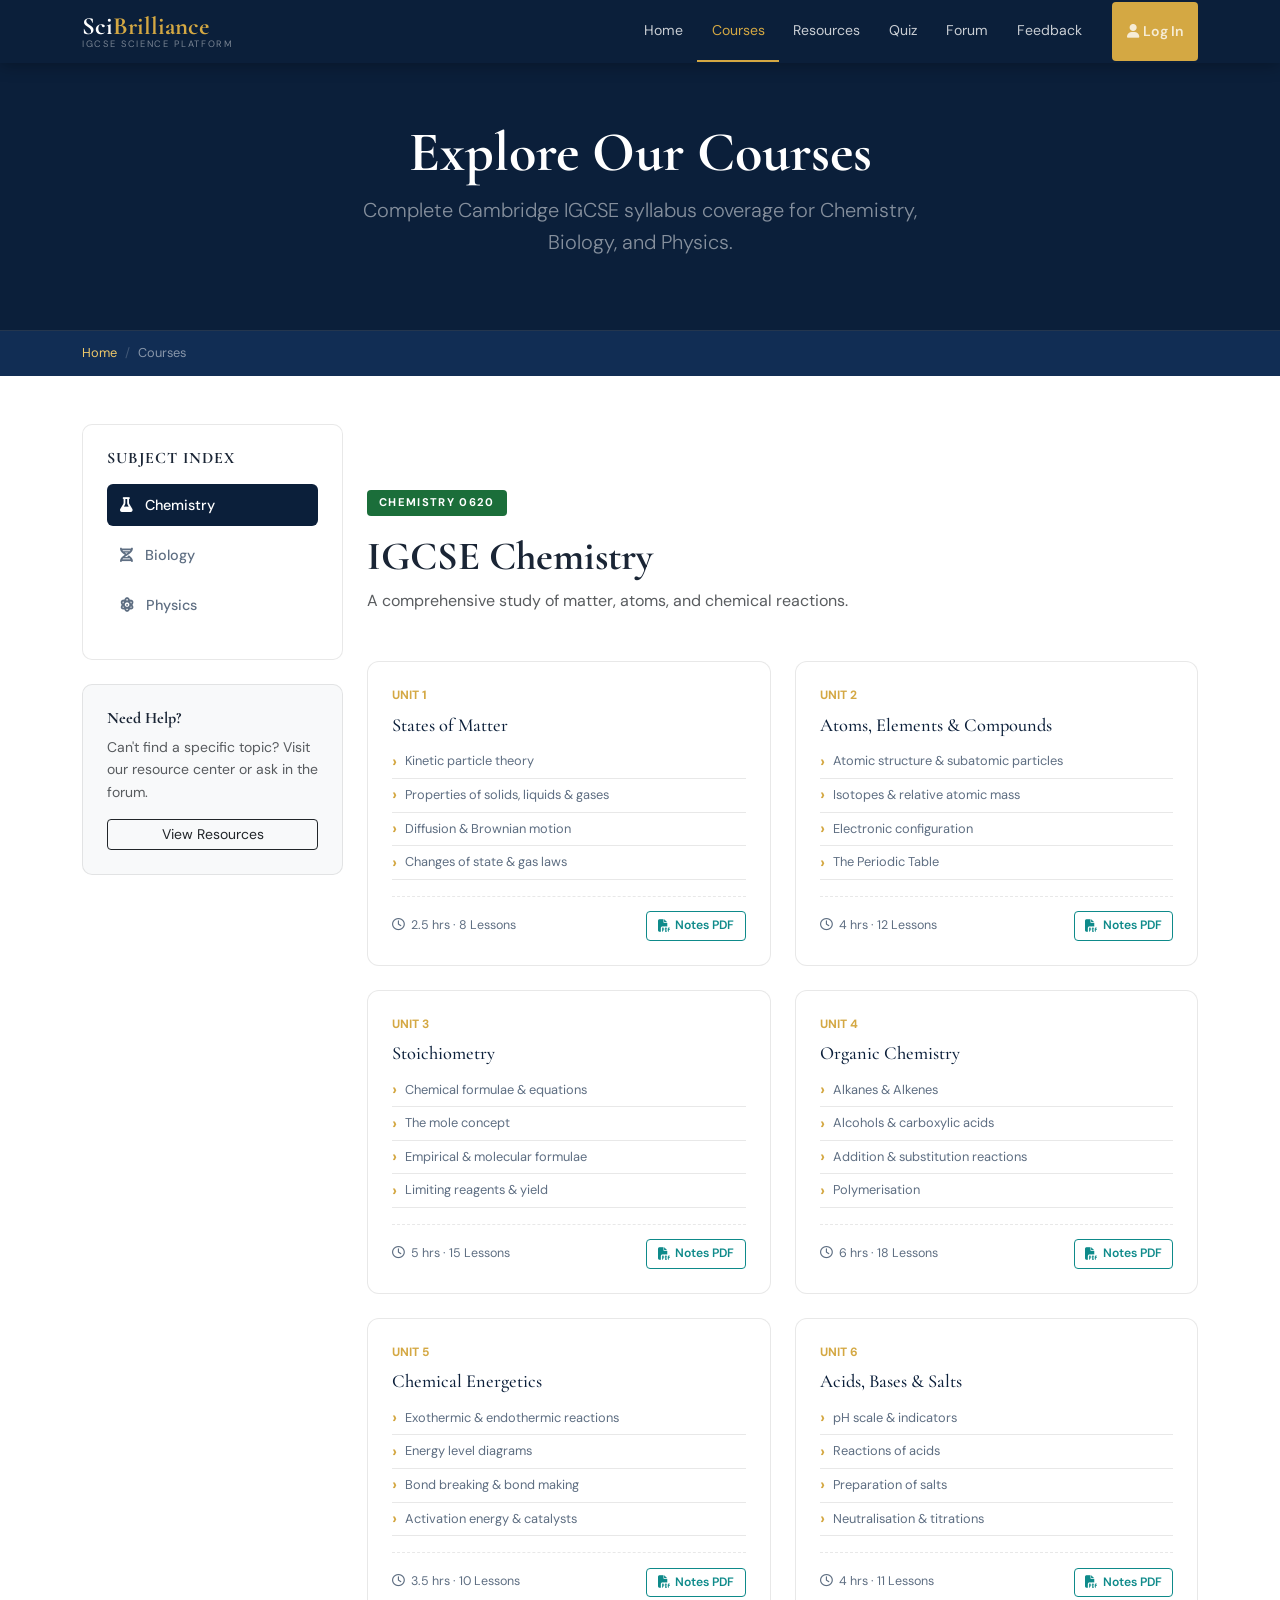
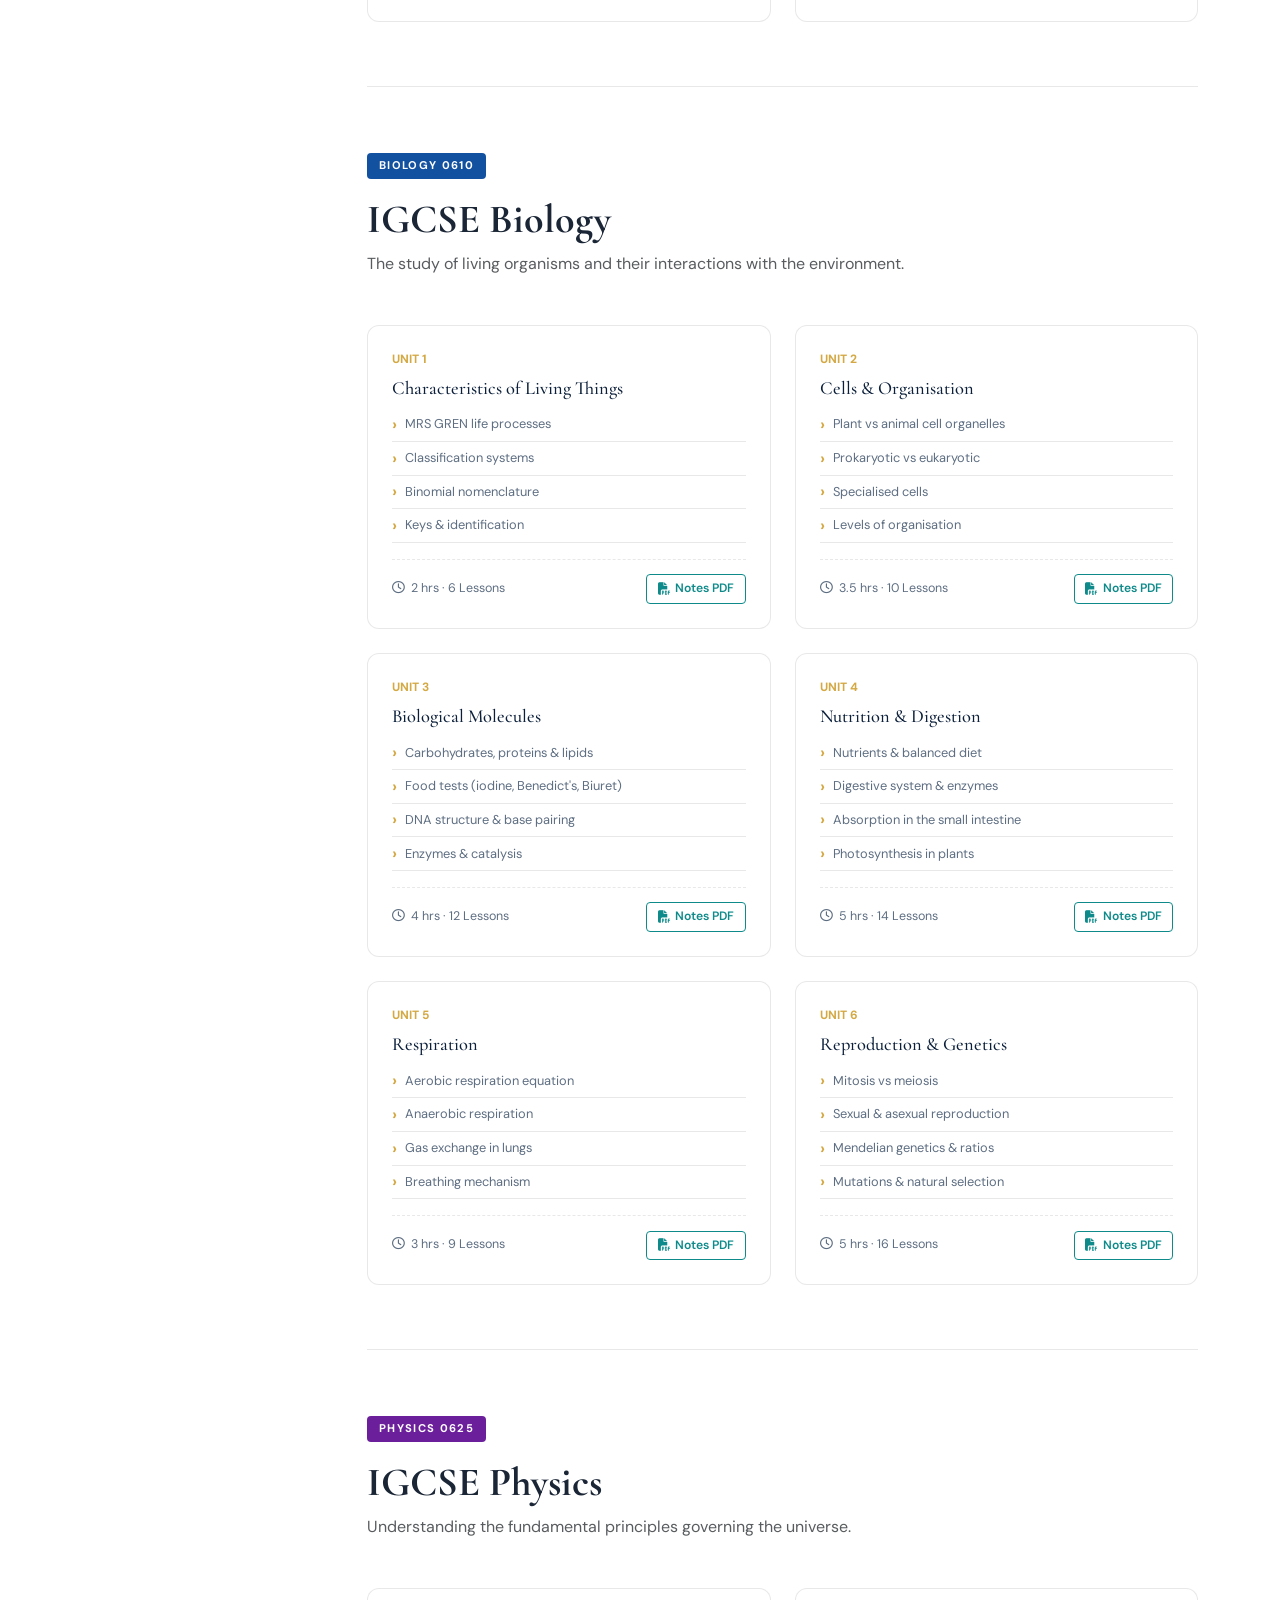
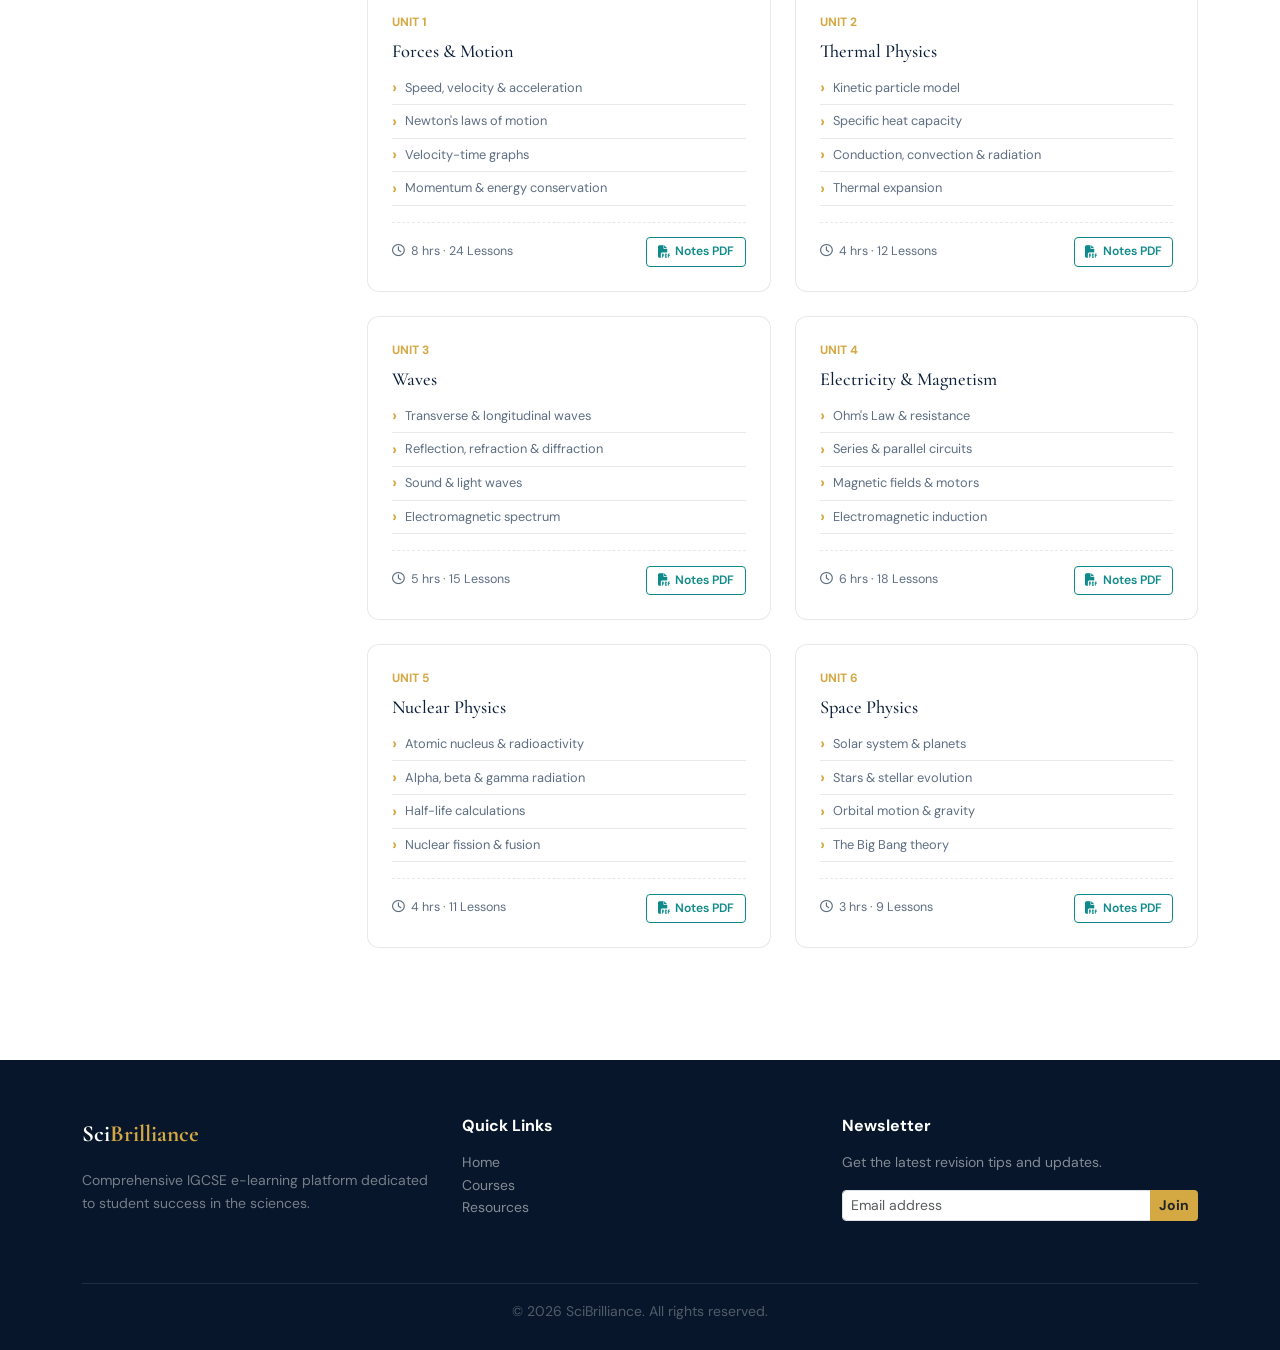
==== courses.html @ 8c620a0c "courses.html" ====
<!DOCTYPE html>
<html lang="en">
<head>
  <meta charset="UTF-8" />
  <meta name="viewport" content="width=device-width, initial-scale=1.0" />
  <title>Courses – SciBrilliance</title>
  <link rel="stylesheet" href="https://cdnjs.cloudflare.com/ajax/libs/bootstrap/5.3.2/css/bootstrap.min.css" />
  <link rel="stylesheet" href="https://cdnjs.cloudflare.com/ajax/libs/font-awesome/6.5.0/css/all.min.css" />
  <link rel="stylesheet" href="style.css" />
  <link href="https://fonts.googleapis.com/css2?family=Cormorant+Garamond:wght@500;600;700&family=DM+Sans:wght@300;400;500;600&display=swap" rel="stylesheet" />
  <style>
    /* CSS remains identical to your original provided file to maintain visual consistency */
    :root{
      --navy:#0b1f3a; --navy2:#112d54; --teal:#0e8a8a; --teal-lt:#19b8b8;
      --gold:#d4a843; --gold-lt:#f0c96a; --cream:#f6f3ee; --white:#fff;
      --text:#1a2535; --muted:#5e6e82; --border:rgba(0,0,0,.09);
      --chem:#1b6e3a; --bio:#1250a0; --phys:#6b1f9b;
    }
    body{font-family:'DM Sans',sans-serif;color:var(--text);background:var(--white);line-height:1.6}
    h1,h2,h3,h4{font-family:'Cormorant Garamond',serif}
    .navbar{background:var(--navy);padding:0;min-height:62px;box-shadow:0 2px 16px rgba(0,0,0,.3)}
    .navbar-brand{padding:.85rem 0;text-decoration:none;display:flex;flex-direction:column;line-height:1}
    .brand-name{font-family:'Cormorant Garamond',serif;font-size:1.55rem;font-weight:700;color:var(--white)}
    .brand-name span{color:var(--gold)}
    .brand-tag{font-family:'DM Sans',sans-serif;font-size:.58rem;color:rgba(255,255,255,.45);text-transform:uppercase;letter-spacing:.18em;margin-top:2px}
    .navbar-nav .nav-link{color:rgba(255,255,255,.78)!important;font-size:.88rem;padding:1.15rem .9rem!important;border-bottom:2px solid transparent;transition:all .2s}
    .navbar-nav .nav-link:hover,.navbar-nav .nav-link.active{color:var(--gold)!important;border-bottom-color:var(--gold)}
    .btn-login-nav{background:var(--gold)!important;color:var(--navy)!important;border-radius:4px!important;font-weight:600!important;padding:.42rem 1.2rem!important;font-size:.88rem!important;border:none!important}
    
    .page-header{background:var(--navy);padding:3.5rem 0;border-bottom:1px solid rgba(255,255,255,.1)}
    .breadcrumb-area{background:var(--navy2);padding:.75rem 0}
    .breadcrumb{margin:0;font-size:.8rem}
    .breadcrumb-item a{color:var(--gold-lt);text-decoration:none}
    .breadcrumb-item.active{color:rgba(255,255,255,.5)}
    .breadcrumb-item+.breadcrumb-item::before{color:rgba(255,255,255,.2)}
    
    .course-sidebar{position:sticky;top:80px}
    .side-card{background:var(--white);border:1px solid var(--border);border-radius:10px;padding:1.5rem;margin-bottom:1.5rem}
    .side-nav{list-style:none;padding:0;margin:0}
    .side-nav li{margin-bottom:.5rem}
    .side-nav a{display:flex;align-items:center;gap:.75rem;padding:.6rem .8rem;text-decoration:none;color:var(--muted);border-radius:6px;font-size:.9rem;transition:all .2s;font-weight:500}
    .side-nav a:hover{background:var(--cream);color:var(--navy)}
    .side-nav a.active{background:var(--navy);color:var(--white)}
    
    .subject-section{padding:4rem 0;border-bottom:1px solid var(--border)}
    .subject-section:last-child{border-bottom:none}
    .subject-badge{display:inline-block;padding:.25rem .75rem;border-radius:4px;font-size:.7rem;text-transform:uppercase;letter-spacing:.12em;font-weight:700;margin-bottom:1rem;color:var(--white)}
    .bg-chem{background:var(--chem)} .bg-bio{background:var(--bio)} .bg-phys{background:var(--phys)}
    
    .unit-card{background:var(--white);border:1px solid var(--border);border-radius:12px;padding:1.5rem;height:100%;transition:all .25s;display:flex;flex-direction:column}
    .unit-card:hover{box-shadow:0 10px 25px rgba(0,0,0,.08);transform:translateY(-3px)}
    .unit-num{font-size:.75rem;font-weight:700;color:var(--gold);text-transform:uppercase;margin-bottom:.5rem;display:block}
    .unit-card h4{font-size:1.15rem;color:var(--navy);margin-bottom:.6rem}
    .unit-card p{font-size:.86rem;color:var(--muted);margin-bottom:.75rem}
    .topic-list{list-style:none;padding:0;margin:0 0 1rem;flex-grow:1}
    .topic-list li{font-size:.8rem;color:var(--muted);padding:.22rem 0;border-bottom:1px solid var(--border);display:flex;align-items:center;gap:.5rem}
    .topic-list li::before{content:'›';color:var(--gold);font-weight:700;font-size:1rem}
    .unit-meta{display:flex;justify-content:space-between;align-items:center;padding-top:.9rem;border-top:1px dashed var(--border);font-size:.78rem;color:var(--muted)}
    .dl-unit-btn{display:inline-flex;align-items:center;gap:.35rem;font-size:.76rem;font-weight:600;color:var(--teal);text-decoration:none;border:1px solid var(--teal);border-radius:4px;padding:.25rem .65rem;transition:all .2s;white-space:nowrap}
    .dl-unit-btn:hover{background:var(--teal);color:#fff}
    
    footer{background:#07162a;color:rgba(255,255,255,.6);padding:3.5rem 0 1.75rem}
    .foot-brand{font-family:'Cormorant Garamond',serif;font-size:1.45rem;font-weight:700;color:var(--white)}
    .foot-brand span{color:var(--gold)}
  </style>
</head>
<body>

<nav class="navbar navbar-expand-lg sticky-top" aria-label="Main Navigation">
  <div class="container">
    <a class="navbar-brand" href="index.html">
      <span class="brand-name">Sci<span>Brilliance</span></span>
      <span class="brand-tag">IGCSE Science Platform</span>
    </a>
    <button class="navbar-toggler" type="button" data-bs-toggle="collapse" data-bs-target="#mainNav" aria-controls="mainNav" aria-expanded="false" aria-label="Toggle navigation">
      <span class="navbar-toggler-icon"></span>
    </button>
    <div class="collapse navbar-collapse" id="mainNav">
      <ul class="navbar-nav ms-auto mb-2 mb-lg-0 align-items-lg-center">
        <li class="nav-item"><a class="nav-link" href="index.html">Home</a></li>
        <li class="nav-item"><a class="nav-link active" aria-current="page" href="courses.html">Courses</a></li>
        <li class="nav-item"><a class="nav-link" href="resources.html">Resources</a></li>
        <li class="nav-item"><a class="nav-link" href="quiz.html">Quiz</a></li>
        <li class="nav-item"><a class="nav-link" href="forum.html">Forum</a></li>
        <li class="nav-item"><a class="nav-link" href="Feedback.html">Feedback</a></li>
        <li class="nav-item ms-lg-3"><button class="nav-link btn-login-nav"><i class="fa fa-user me-1"></i>Log In</button></li>
      </ul>
    </div>
  </div>
</nav>

<header class="page-header text-center">
  <div class="container">
    <h1 class="display-4 text-white fw-bold mb-2">Explore Our Courses</h1>
    <p class="text-white-50 lead mx-auto" style="max-width:600px">Complete Cambridge IGCSE syllabus coverage for Chemistry, Biology, and Physics.</p>
  </div>
</header>

<nav class="breadcrumb-area" aria-label="Breadcrumb">
  <div class="container">
    <ol class="breadcrumb">
      <li class="breadcrumb-item"><a href="index.html">Home</a></li>
      <li class="breadcrumb-item active" aria-current="page">Courses</li>
    </ol>
  </div>
</nav>

<main class="container my-5">
  <div class="row">
    <aside class="col-lg-3">
      <nav class="course-sidebar" aria-labelledby="sidebar-title">
        <div class="side-card">
          <h2 id="sidebar-title" class="h6 fw-bold text-uppercase mb-3" style="letter-spacing:1px">Subject Index</h2>
          <ul class="side-nav">
            <li><a href="#chemistry" class="active"><i class="fa fa-flask"></i> Chemistry</a></li>
            <li><a href="#biology"><i class="fa fa-dna"></i> Biology</a></li>
            <li><a href="#physics"><i class="fa fa-atom"></i> Physics</a></li>
          </ul>
        </div>
        <div class="side-card bg-light">
          <h3 class="h6 fw-bold mb-2">Need Help?</h3>
          <p class="small text-muted mb-3">Can't find a specific topic? Visit our resource center or ask in the forum.</p>
          <a href="resources.html" class="btn btn-sm btn-outline-dark w-100">View Resources</a>
        </div>
      </nav>
    </aside>

    <div class="col-lg-9">
      <section id="chemistry" class="subject-section" aria-labelledby="chem-heading">
        <header class="mb-5">
          <span class="subject-badge bg-chem">Chemistry 0620</span>
          <h2 id="chem-heading" class="display-6 fw-bold">IGCSE Chemistry</h2>
          <p class="text-muted">A comprehensive study of matter, atoms, and chemical reactions.</p>
        </header>
        
        <div class="row g-4">
          <div class="col-md-6">
            <article class="unit-card">
              <span class="unit-num">Unit 1</span>
              <h4>States of Matter</h4>
              <ul class="topic-list">
                <li>Kinetic particle theory</li>
                <li>Properties of solids, liquids &amp; gases</li>
                <li>Diffusion &amp; Brownian motion</li>
                <li>Changes of state &amp; gas laws</li>
              </ul>
              <div class="unit-meta">
                <span><i class="far fa-clock me-1"></i> 2.5 hrs · 8 Lessons</span>
                <a href="https://pmt.physicsandmathstutor.com/download/Chemistry/GCSE/Notes/CIE-IGCSE/1-States-of-Matter/Summary%20Notes%20-%20Topic%201%20States%20of%20Matter%20-%20CAIE%20Chemistry%20IGCSE.pdf" target="_blank" rel="noopener" class="dl-unit-btn"><i class="fa fa-file-pdf"></i> Notes PDF</a>
              </div>
            </article>
          </div>
          <div class="col-md-6">
            <article class="unit-card">
              <span class="unit-num">Unit 2</span>
              <h4>Atoms, Elements &amp; Compounds</h4>
              <ul class="topic-list">
                <li>Atomic structure &amp; subatomic particles</li>
                <li>Isotopes &amp; relative atomic mass</li>
                <li>Electronic configuration</li>
                <li>The Periodic Table</li>
              </ul>
              <div class="unit-meta">
                <span><i class="far fa-clock me-1"></i> 4 hrs · 12 Lessons</span>
                <a href="https://pmt.physicsandmathstutor.com/download/Chemistry/GCSE/Notes/CIE-IGCSE/2-Atoms-Elements-and-Compounds/Detailed/2.2%20Atomic%20structure%20and%20the%20Periodic%20Table%20.pdf" target="_blank" rel="noopener" class="dl-unit-btn"><i class="fa fa-file-pdf"></i> Notes PDF</a>
              </div>
            </article>
          </div>
          <div class="col-md-6">
            <article class="unit-card">
              <span class="unit-num">Unit 3</span>
              <h4>Stoichiometry</h4>
              <ul class="topic-list">
                <li>Chemical formulae &amp; equations</li>
                <li>The mole concept</li>
                <li>Empirical &amp; molecular formulae</li>
                <li>Limiting reagents &amp; yield</li>
              </ul>
              <div class="unit-meta">
                <span><i class="far fa-clock me-1"></i> 5 hrs · 15 Lessons</span>
                <a href="https://pmt.physicsandmathstutor.com/download/Chemistry/GCSE/Notes/CIE-IGCSE/3-Stoichiometry/Summary%20Notes%20-%20Topic%203%20Stoichiometry%20-%20CAIE%20Chemistry%20IGCSE.pdf" target="_blank" rel="noopener" class="dl-unit-btn"><i class="fa fa-file-pdf"></i> Notes PDF</a>
              </div>
            </article>
          </div>
          <div class="col-md-6">
            <article class="unit-card">
              <span class="unit-num">Unit 4</span>
              <h4>Organic Chemistry</h4>
              <ul class="topic-list">
                <li>Alkanes &amp; Alkenes</li>
                <li>Alcohols &amp; carboxylic acids</li>
                <li>Addition &amp; substitution reactions</li>
                <li>Polymerisation</li>
              </ul>
              <div class="unit-meta">
                <span><i class="far fa-clock me-1"></i> 6 hrs · 18 Lessons</span>
                <a href="https://henniscience.weebly.com/uploads/1/2/0/8/12088969/c14_organic_chemistry.pdf" target="_blank" rel="noopener" class="dl-unit-btn"><i class="fa fa-file-pdf"></i> Notes PDF</a>
              </div>
            </article>
          </div>
          <div class="col-md-6">
            <article class="unit-card">
              <span class="unit-num">Unit 5</span>
              <h4>Chemical Energetics</h4>
              <ul class="topic-list">
                <li>Exothermic &amp; endothermic reactions</li>
                <li>Energy level diagrams</li>
                <li>Bond breaking &amp; bond making</li>
                <li>Activation energy &amp; catalysts</li>
              </ul>
              <div class="unit-meta">
                <span><i class="far fa-clock me-1"></i> 3.5 hrs · 10 Lessons</span>
                <a href="https://pmt.physicsandmathstutor.com/download/Chemistry/GCSE/Notes/CIE-IGCSE/6-Chemical-Energetics/Summary%20Notes%20-%20Topic%206%20Chemical%20Energetics%20-%20CAIE%20Chemistry%20IGCSE.pdf" target="_blank" rel="noopener" class="dl-unit-btn"><i class="fa fa-file-pdf"></i> Notes PDF</a>
              </div>
            </article>
          </div>
          <div class="col-md-6">
            <article class="unit-card">
              <span class="unit-num">Unit 6</span>
              <h4>Acids, Bases &amp; Salts</h4>
              <ul class="topic-list">
                <li>pH scale &amp; indicators</li>
                <li>Reactions of acids</li>
                <li>Preparation of salts</li>
                <li>Neutralisation &amp; titrations</li>
              </ul>
              <div class="unit-meta">
                <span><i class="far fa-clock me-1"></i> 4 hrs · 11 Lessons</span>
                <a href="https://pmt.physicsandmathstutor.com/download/Chemistry/GCSE/Notes/CIE-IGCSE/8-Acids-and-Bases/Summary%20Notes%20-%20Topic%208%20Acids%20and%20Bases%20-%20CAIE%20Chemistry%20IGCSE.pdf" target="_blank" rel="noopener" class="dl-unit-btn"><i class="fa fa-file-pdf"></i> Notes PDF</a>
              </div>
            </article>
          </div>
        </div>
      </section>

      <section id="biology" class="subject-section" aria-labelledby="bio-heading">
        <header class="mb-5">
          <span class="subject-badge bg-bio">Biology 0610</span>
          <h2 id="bio-heading" class="display-6 fw-bold">IGCSE Biology</h2>
          <p class="text-muted">The study of living organisms and their interactions with the environment.</p>
        </header>

        <div class="row g-4">
          <div class="col-md-6">
            <article class="unit-card">
              <span class="unit-num">Unit 1</span>
              <h4>Characteristics of Living Things</h4>
              <ul class="topic-list">
                <li>MRS GREN life processes</li>
                <li>Classification systems</li>
                <li>Binomial nomenclature</li>
                <li>Keys &amp; identification</li>
              </ul>
              <div class="unit-meta">
                <span><i class="far fa-clock me-1"></i> 2 hrs · 6 Lessons</span>
                <a href="https://pmt.physicsandmathstutor.com/download/Biology/GCSE/Notes/CIE-IGCSE/1-Characteristics-and-Classification-of-Living-Organisms/Summary%20Notes%20-%20Topic%201%20Characteristics%20and%20Classification%20-%20CAIE%20Biology%20IGCSE.pdf" target="_blank" rel="noopener" class="dl-unit-btn"><i class="fa fa-file-pdf"></i> Notes PDF</a>
              </div>
            </article>
          </div>
          <div class="col-md-6">
            <article class="unit-card">
              <span class="unit-num">Unit 2</span>
              <h4>Cells &amp; Organisation</h4>
              <ul class="topic-list">
                <li>Plant vs animal cell organelles</li>
                <li>Prokaryotic vs eukaryotic</li>
                <li>Specialised cells</li>
                <li>Levels of organisation</li>
              </ul>
              <div class="unit-meta">
                <span><i class="far fa-clock me-1"></i> 3.5 hrs · 10 Lessons</span>
                <a href="https://pmt.physicsandmathstutor.com/download/Biology/GCSE/Notes/CIE-IGCSE/2-Organisation-of-the-Organism/Summary%20Notes%20-%20Topic%202%20Organisation%20of%20the%20Organism%20-%20CAIE%20Biology%20IGCSE.pdf" target="_blank" rel="noopener" class="dl-unit-btn"><i class="fa fa-file-pdf"></i> Notes PDF</a>
              </div>
            </article>
          </div>
          <div class="col-md-6">
            <article class="unit-card">
              <span class="unit-num">Unit 3</span>
              <h4>Biological Molecules</h4>
              <ul class="topic-list">
                <li>Carbohydrates, proteins &amp; lipids</li>
                <li>Food tests (iodine, Benedict's, Biuret)</li>
                <li>DNA structure &amp; base pairing</li>
                <li>Enzymes &amp; catalysis</li>
              </ul>
              <div class="unit-meta">
                <span><i class="far fa-clock me-1"></i> 4 hrs · 12 Lessons</span>
                <a href="https://pmt.physicsandmathstutor.com/download/Biology/GCSE/Notes/CIE-IGCSE/4-Biological-Molecules/Summary%20Notes%20-%20Topic%204%20Biological%20Molecules%20-%20CAIE%20Biology%20IGCSE.pdf" target="_blank" rel="noopener" class="dl-unit-btn"><i class="fa fa-file-pdf"></i> Notes PDF</a>
              </div>
            </article>
          </div>
          <div class="col-md-6">
            <article class="unit-card">
              <span class="unit-num">Unit 4</span>
              <h4>Nutrition &amp; Digestion</h4>
              <ul class="topic-list">
                <li>Nutrients &amp; balanced diet</li>
                <li>Digestive system &amp; enzymes</li>
                <li>Absorption in the small intestine</li>
                <li>Photosynthesis in plants</li>
              </ul>
              <div class="unit-meta">
                <span><i class="far fa-clock me-1"></i> 5 hrs · 14 Lessons</span>
                <a href="https://pmt.physicsandmathstutor.com/download/Biology/GCSE/Notes/CIE-IGCSE/5-Nutrition/Summary%20Notes%20-%20Topic%205%20Nutrition%20-%20CAIE%20Biology%20IGCSE.pdf" target="_blank" rel="noopener" class="dl-unit-btn"><i class="fa fa-file-pdf"></i> Notes PDF</a>
              </div>
            </article>
          </div>
          <div class="col-md-6">
            <article class="unit-card">
              <span class="unit-num">Unit 5</span>
              <h4>Respiration</h4>
              <ul class="topic-list">
                <li>Aerobic respiration equation</li>
                <li>Anaerobic respiration</li>
                <li>Gas exchange in lungs</li>
                <li>Breathing mechanism</li>
              </ul>
              <div class="unit-meta">
                <span><i class="far fa-clock me-1"></i> 3 hrs · 9 Lessons</span>
                <a href="https://pmt.physicsandmathstutor.com/download/Biology/GCSE/Notes/CIE-IGCSE/12-Respiration/Summary%20Notes%20-%20Topic%2012%20Respiration%20-%20CAIE%20Biology%20IGCSE.pdf" target="_blank" rel="noopener" class="dl-unit-btn"><i class="fa fa-file-pdf"></i> Notes PDF</a>
              </div>
            </article>
          </div>
          <div class="col-md-6">
            <article class="unit-card">
              <span class="unit-num">Unit 6</span>
              <h4>Reproduction &amp; Genetics</h4>
              <ul class="topic-list">
                <li>Mitosis vs meiosis</li>
                <li>Sexual &amp; asexual reproduction</li>
                <li>Mendelian genetics &amp; ratios</li>
                <li>Mutations &amp; natural selection</li>
              </ul>
              <div class="unit-meta">
                <span><i class="far fa-clock me-1"></i> 5 hrs · 16 Lessons</span>
                <a href="https://pmt.physicsandmathstutor.com/download/Biology/GCSE/Notes/CIE-IGCSE/18-Inheritance/Summary%20Notes%20-%20Topic%2018%20Inheritance%20-%20CAIE%20Biology%20IGCSE.pdf" target="_blank" rel="noopener" class="dl-unit-btn"><i class="fa fa-file-pdf"></i> Notes PDF</a>
              </div>
            </article>
          </div>
        </div>
      </section>

      <section id="physics" class="subject-section" aria-labelledby="phys-heading">
        <header class="mb-5">
          <span class="subject-badge bg-phys">Physics 0625</span>
          <h2 id="phys-heading" class="display-6 fw-bold">IGCSE Physics</h2>
          <p class="text-muted">Understanding the fundamental principles governing the universe.</p>
        </header>

        <div class="row g-4">
          <div class="col-md-6">
            <article class="unit-card">
              <span class="unit-num">Unit 1</span>
              <h4>Forces &amp; Motion</h4>
              <ul class="topic-list">
                <li>Speed, velocity &amp; acceleration</li>
                <li>Newton's laws of motion</li>
                <li>Velocity-time graphs</li>
                <li>Momentum &amp; energy conservation</li>
              </ul>
              <div class="unit-meta">
                <span><i class="far fa-clock me-1"></i> 8 hrs · 24 Lessons</span>
                <a href="https://pmt.physicsandmathstutor.com/download/Physics/GCSE/Notes/CIE-IGCSE/1-Motion-Forces-and-Energy/Summary%20Notes%20-%20Topic%201%20CAIE%20Physics%20IGCSE.pdf" target="_blank" rel="noopener" class="dl-unit-btn"><i class="fa fa-file-pdf"></i> Notes PDF</a>
              </div>
            </article>
          </div>
          <div class="col-md-6">
            <article class="unit-card">
              <span class="unit-num">Unit 2</span>
              <h4>Thermal Physics</h4>
              <ul class="topic-list">
                <li>Kinetic particle model</li>
                <li>Specific heat capacity</li>
                <li>Conduction, convection &amp; radiation</li>
                <li>Thermal expansion</li>
              </ul>
              <div class="unit-meta">
                <span><i class="far fa-clock me-1"></i> 4 hrs · 12 Lessons</span>
                <a href="https://pmt.physicsandmathstutor.com/download/Physics/GCSE/Notes/CIE-IGCSE/2-Thermal-Physics/Summary%20Notes%20-%20Topic%202%20CAIE%20Physics%20IGCSE.pdf" target="_blank" rel="noopener" class="dl-unit-btn"><i class="fa fa-file-pdf"></i> Notes PDF</a>
              </div>
            </article>
          </div>
          <div class="col-md-6">
            <article class="unit-card">
              <span class="unit-num">Unit 3</span>
              <h4>Waves</h4>
              <ul class="topic-list">
                <li>Transverse &amp; longitudinal waves</li>
                <li>Reflection, refraction &amp; diffraction</li>
                <li>Sound &amp; light waves</li>
                <li>Electromagnetic spectrum</li>
              </ul>
              <div class="unit-meta">
                <span><i class="far fa-clock me-1"></i> 5 hrs · 15 Lessons</span>
                <a href="https://pmt.physicsandmathstutor.com/download/Physics/GCSE/Notes/CIE-IGCSE/3-Waves/Summary%20Notes%20-%20Topic%203%20CAIE%20Physics%20IGCSE.pdf" target="_blank" rel="noopener" class="dl-unit-btn"><i class="fa fa-file-pdf"></i> Notes PDF</a>
              </div>
            </article>
          </div>
          <div class="col-md-6">
            <article class="unit-card">
              <span class="unit-num">Unit 4</span>
              <h4>Electricity &amp; Magnetism</h4>
              <ul class="topic-list">
                <li>Ohm's Law &amp; resistance</li>
                <li>Series &amp; parallel circuits</li>
                <li>Magnetic fields &amp; motors</li>
                <li>Electromagnetic induction</li>
              </ul>
              <div class="unit-meta">
                <span><i class="far fa-clock me-1"></i> 6 hrs · 18 Lessons</span>
                <a href="https://pmt.physicsandmathstutor.com/download/Physics/GCSE/Notes/CIE-IGCSE/4-Electricity-and-Magnetism/Summary%20Notes%20-%20Topic%204%20CAIE%20Physics%20IGCSE.pdf" target="_blank" rel="noopener" class="dl-unit-btn"><i class="fa fa-file-pdf"></i> Notes PDF</a>
              </div>
            </article>
          </div>
          <div class="col-md-6">
            <article class="unit-card">
              <span class="unit-num">Unit 5</span>
              <h4>Nuclear Physics</h4>
              <ul class="topic-list">
                <li>Atomic nucleus &amp; radioactivity</li>
                <li>Alpha, beta &amp; gamma radiation</li>
                <li>Half-life calculations</li>
                <li>Nuclear fission &amp; fusion</li>
              </ul>
              <div class="unit-meta">
                <span><i class="far fa-clock me-1"></i> 4 hrs · 11 Lessons</span>
                <a href="https://pmt.physicsandmathstutor.com/download/Physics/GCSE/Notes/CIE-IGCSE/5-Nuclear-Physics/Summary%20Notes%20-%20Topic%205%20CAIE%20Physics%20IGCSE.pdf" target="_blank" rel="noopener" class="dl-unit-btn"><i class="fa fa-file-pdf"></i> Notes PDF</a>
              </div>
            </article>
          </div>
          <div class="col-md-6">
            <article class="unit-card">
              <span class="unit-num">Unit 6</span>
              <h4>Space Physics</h4>
              <ul class="topic-list">
                <li>Solar system &amp; planets</li>
                <li>Stars &amp; stellar evolution</li>
                <li>Orbital motion &amp; gravity</li>
                <li>The Big Bang theory</li>
              </ul>
              <div class="unit-meta">
                <span><i class="far fa-clock me-1"></i> 3 hrs · 9 Lessons</span>
                <a href="https://pmt.physicsandmathstutor.com/download/Physics/GCSE/Notes/CIE-IGCSE/6-Space-Physics/Summary%20Notes%20-%20Topic%206%20CAIE%20Physics%20IGCSE.pdf" target="_blank" rel="noopener" class="dl-unit-btn"><i class="fa fa-file-pdf"></i> Notes PDF</a>
              </div>
            </article>
          </div>
        </div>
      </section>
    </div>
  </div>
</main>

<footer role="contentinfo">
  <div class="container">
    <div class="row gy-4">
      <div class="col-lg-4">
        <div class="foot-brand">Sci<span>Brilliance</span></div>
        <p class="small opacity-75 mt-3">Comprehensive IGCSE e-learning platform dedicated to student success in the sciences.</p>
      </div>
      <div class="col-6 col-lg-2">
        <h5 class="h6 fw-bold text-white mb-3">Quick Links</h5>
        <ul class="list-unstyled small">
          <li><a href="index.html" class="text-white-50 text-decoration-none">Home</a></li>
          <li><a href="courses.html" class="text-white-50 text-decoration-none">Courses</a></li>
          <li><a href="resources.html" class="text-white-50 text-decoration-none">Resources</a></li>
        </ul>
      </div>
      <div class="col-lg-4 ms-auto">
        <h5 class="h6 fw-bold text-white mb-3">Newsletter</h5>
        <p class="small text-white-50">Get the latest revision tips and updates.</p>
        <div class="input-group">
          <input type="email" class="form-control form-control-sm" placeholder="Email address">
          <button class="btn btn-sm btn-gold text-navy fw-bold" style="background:var(--gold)">Join</button>
        </div>
      </div>
    </div>
    <hr class="mt-5 border-secondary">
    <p class="text-center small opacity-50 mb-0">© 2026 SciBrilliance. All rights reserved.</p>
  </div>
</footer>

<script src="https://cdnjs.cloudflare.com/ajax/libs/bootstrap/5.3.2/js/bootstrap.bundle.min.js"></script>
<script>
  /* ─── Auth session helpers (shared across pages) ─── */
  function getSession()  { try { return JSON.parse(localStorage.getItem('sb_session') || 'null'); } catch(e) { return null; } }
  function clearSession(){ localStorage.removeItem('sb_session'); }

  function updateNav() {
    const session = getSession();
    const btn     = document.querySelector('.btn-login-nav');
    if (!session || !btn) return;
    btn.innerHTML = '<i class="fa fa-user-check me-1" aria-hidden="true"></i>' + session.name.split(' ')[0];
    btn.removeAttribute('data-bs-toggle');
    btn.removeAttribute('data-bs-target');
    btn.onclick = function () {
      if (confirm('Log out of SciBrilliance?')) { clearSession(); location.reload(); }
    };
  }

  updateNav();
</script>
</body>
</html>
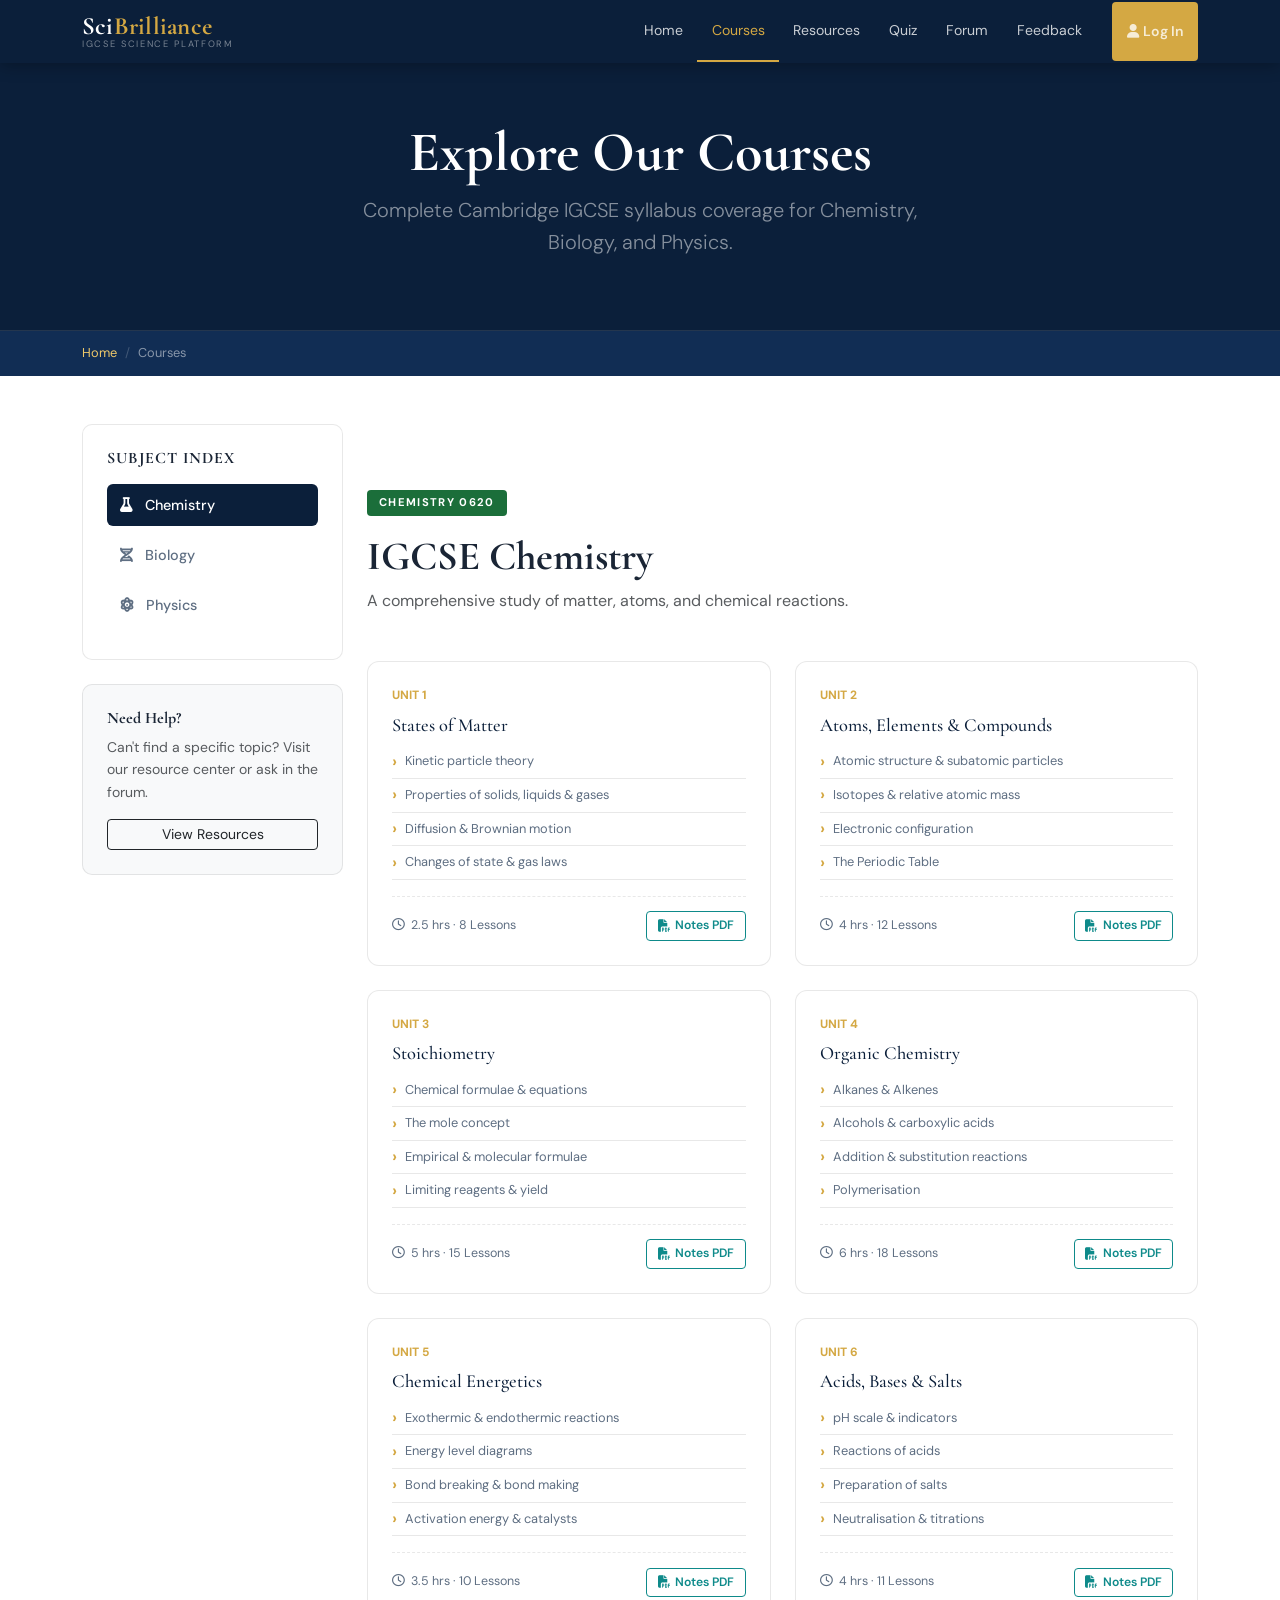
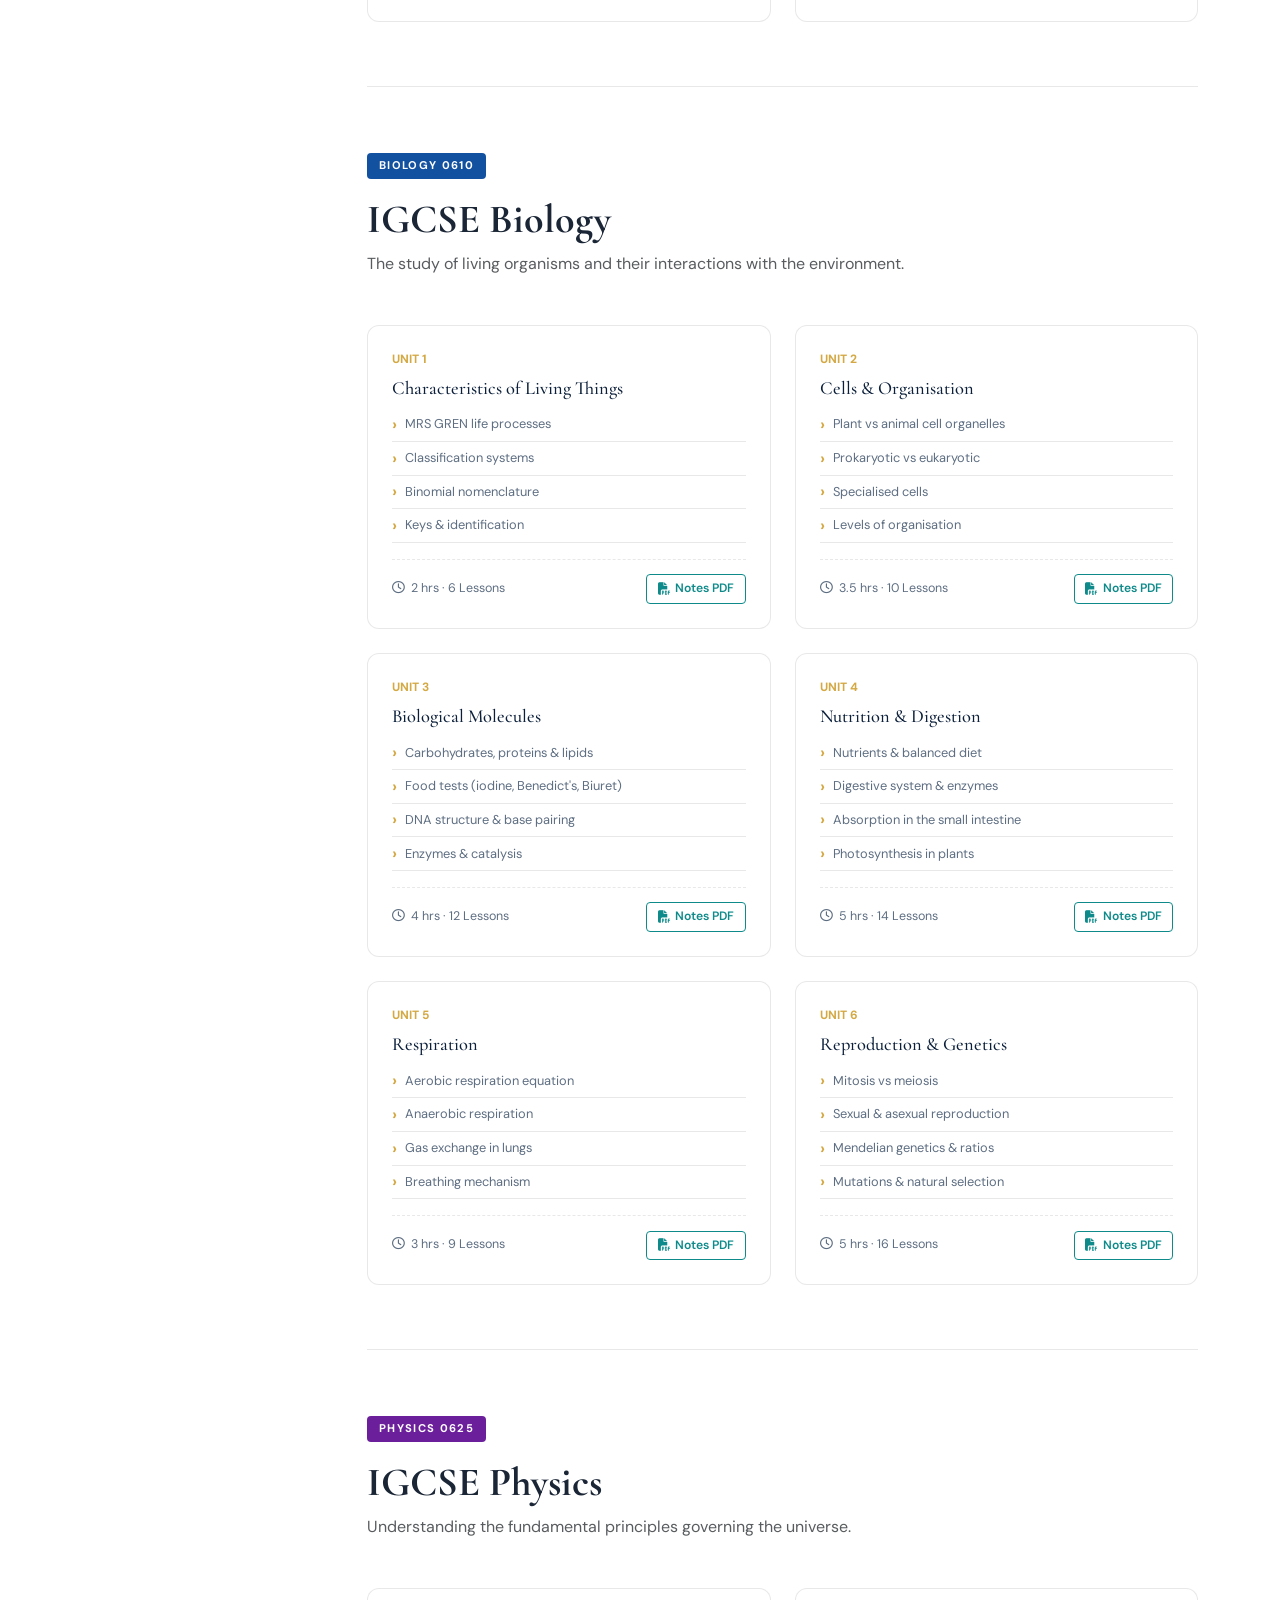
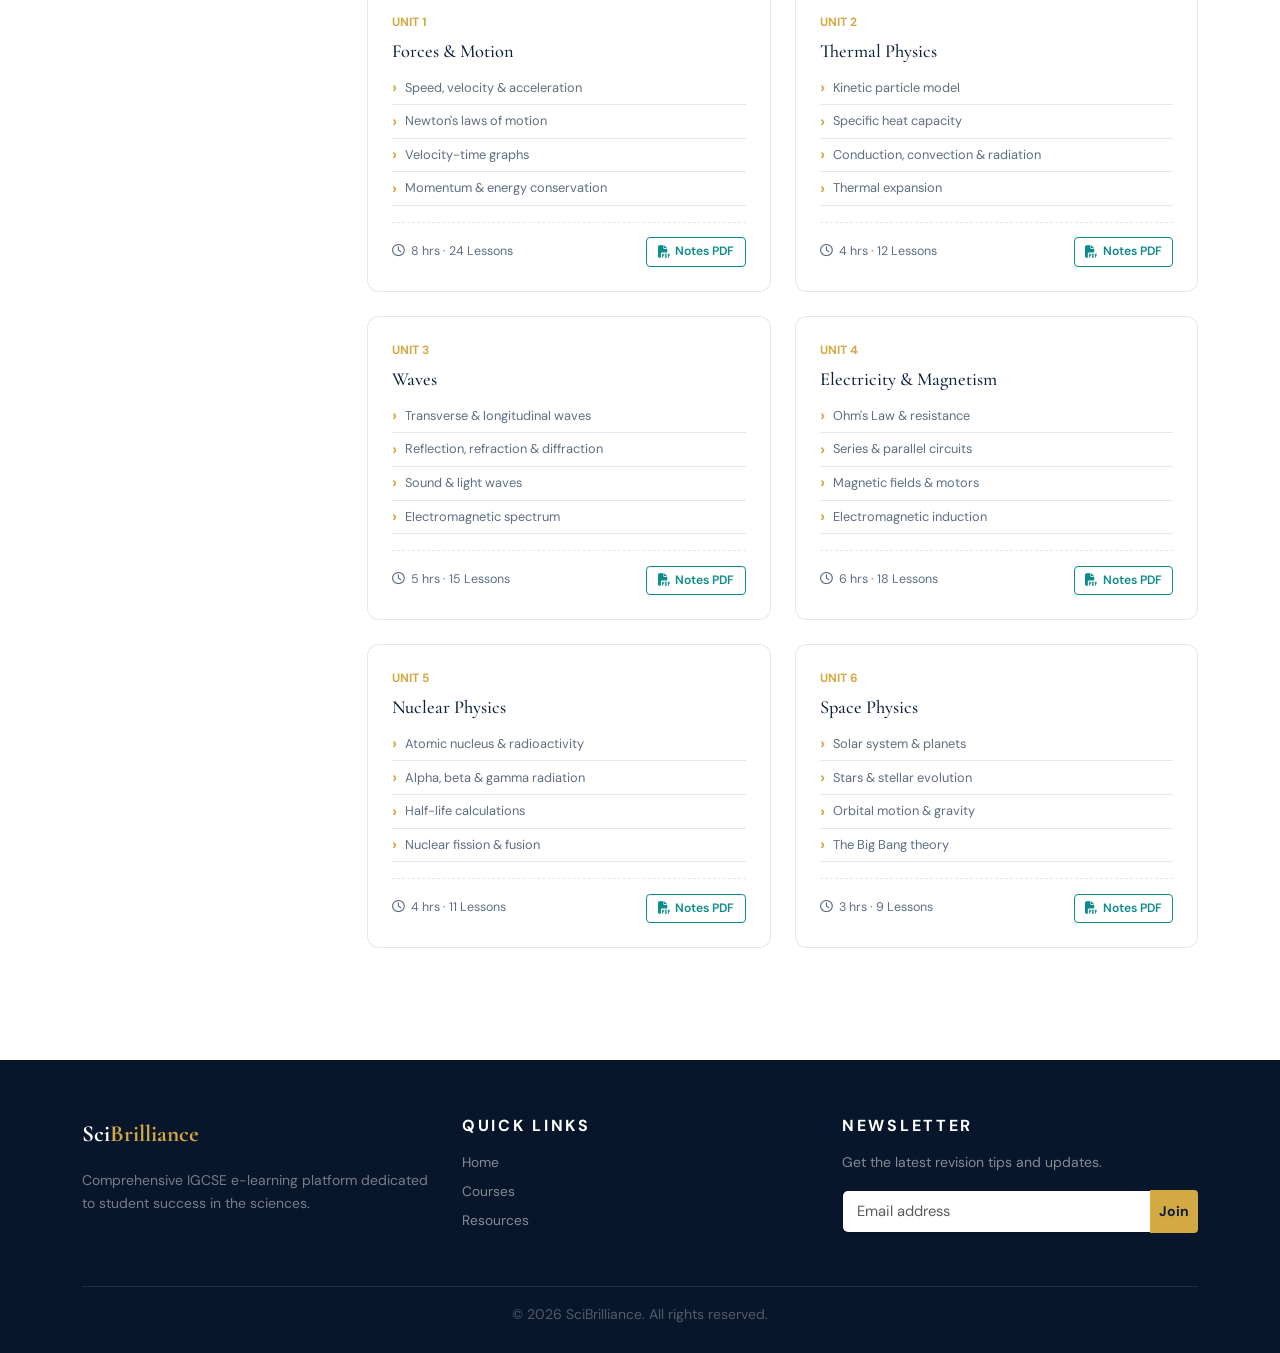
==== commit ec6b34da: "courses.html" ====
--- a/courses.html
+++ b/courses.html
@@ -146,7 +146,7 @@
               </ul>
               <div class="unit-meta">
                 <span><i class="far fa-clock me-1"></i> 2.5 hrs · 8 Lessons</span>
-                <a href="https://pmt.physicsandmathstutor.com/download/Chemistry/GCSE/Notes/CIE-IGCSE/1-States-of-Matter/Summary%20Notes%20-%20Topic%201%20States%20of%20Matter%20-%20CAIE%20Chemistry%20IGCSE.pdf" target="_blank" rel="noopener" class="dl-unit-btn"><i class="fa fa-file-pdf"></i> Notes PDF</a>
+                <a href="https://pmt.physicsandmathstutor.com/download/Chemistry/GCSE/Notes/CIE-IGCSE/1-States-of-Matter/Detailed/1.1%20Solids%2C%20liquids%20and%20gases.pdf" target="_blank" rel="noopener" class="dl-unit-btn"><i class="fa fa-file-pdf"></i> Notes PDF</a>
               </div>
             </article>
           </div>
@@ -178,7 +178,7 @@
               </ul>
               <div class="unit-meta">
                 <span><i class="far fa-clock me-1"></i> 5 hrs · 15 Lessons</span>
-                <a href="https://pmt.physicsandmathstutor.com/download/Chemistry/GCSE/Notes/CIE-IGCSE/3-Stoichiometry/Summary%20Notes%20-%20Topic%203%20Stoichiometry%20-%20CAIE%20Chemistry%20IGCSE.pdf" target="_blank" rel="noopener" class="dl-unit-btn"><i class="fa fa-file-pdf"></i> Notes PDF</a>
+                <a href="https://pmt.physicsandmathstutor.com/download/Chemistry/GCSE/Notes/CIE-IGCSE/3-Stoichiometry/Detailed/3.1%20Formulae.pdf" target="_blank" rel="noopener" class="dl-unit-btn"><i class="fa fa-file-pdf"></i> Notes PDF</a>
               </div>
             </article>
           </div>
@@ -210,7 +210,7 @@
               </ul>
               <div class="unit-meta">
                 <span><i class="far fa-clock me-1"></i> 3.5 hrs · 10 Lessons</span>
-                <a href="https://pmt.physicsandmathstutor.com/download/Chemistry/GCSE/Notes/CIE-IGCSE/6-Chemical-Energetics/Summary%20Notes%20-%20Topic%206%20Chemical%20Energetics%20-%20CAIE%20Chemistry%20IGCSE.pdf" target="_blank" rel="noopener" class="dl-unit-btn"><i class="fa fa-file-pdf"></i> Notes PDF</a>
+                <a href="https://pmt.physicsandmathstutor.com/download/Chemistry/GCSE/Notes/CIE-IGCSE/5-Chemical-Energetics/Detailed/5.1%20Exothermic%20and%20endothermic%20reactions.pdf" target="_blank" rel="noopener" class="dl-unit-btn"><i class="fa fa-file-pdf"></i> Notes PDF</a>
               </div>
             </article>
           </div>
@@ -226,7 +226,7 @@
               </ul>
               <div class="unit-meta">
                 <span><i class="far fa-clock me-1"></i> 4 hrs · 11 Lessons</span>
-                <a href="https://pmt.physicsandmathstutor.com/download/Chemistry/GCSE/Notes/CIE-IGCSE/8-Acids-and-Bases/Summary%20Notes%20-%20Topic%208%20Acids%20and%20Bases%20-%20CAIE%20Chemistry%20IGCSE.pdf" target="_blank" rel="noopener" class="dl-unit-btn"><i class="fa fa-file-pdf"></i> Notes PDF</a>
+                <a href="https://pmt.physicsandmathstutor.com/download/Chemistry/GCSE/Notes/CIE-IGCSE/7-Acids-Bases-and-Salts/Detailed/7.1%20The%20characteristic%20properties%20of%20acids%20and%20bases.pdf" target="_blank" rel="noopener" class="dl-unit-btn"><i class="fa fa-file-pdf"></i> Notes PDF</a>
               </div>
             </article>
           </div>
@@ -253,7 +253,7 @@
               </ul>
               <div class="unit-meta">
                 <span><i class="far fa-clock me-1"></i> 2 hrs · 6 Lessons</span>
-                <a href="https://pmt.physicsandmathstutor.com/download/Biology/GCSE/Notes/CIE-IGCSE/1-Characteristics-and-Classification-of-Living-Organisms/Summary%20Notes%20-%20Topic%201%20Characteristics%20and%20Classification%20-%20CAIE%20Biology%20IGCSE.pdf" target="_blank" rel="noopener" class="dl-unit-btn"><i class="fa fa-file-pdf"></i> Notes PDF</a>
+                <a href="https://pmt.physicsandmathstutor.com/download/Biology/GCSE/Notes/CIE-IGCSE/1-Characteristics-and-Classification-of-Living-Organisms/Definitions%20-%20Topic%201%20Characteristics%20and%20classification%20of%20living%20organisms%20-%20CAIE%20Biology%20IGCSE.pdf" target="_blank" rel="noopener" class="dl-unit-btn"><i class="fa fa-file-pdf"></i> Notes PDF</a>
               </div>
             </article>
           </div>
@@ -301,7 +301,7 @@
               </ul>
               <div class="unit-meta">
                 <span><i class="far fa-clock me-1"></i> 5 hrs · 14 Lessons</span>
-                <a href="https://pmt.physicsandmathstutor.com/download/Biology/GCSE/Notes/CIE-IGCSE/5-Nutrition/Summary%20Notes%20-%20Topic%205%20Nutrition%20-%20CAIE%20Biology%20IGCSE.pdf" target="_blank" rel="noopener" class="dl-unit-btn"><i class="fa fa-file-pdf"></i> Notes PDF</a>
+                <a href="https://pmt.physicsandmathstutor.com/download/Biology/GCSE/Notes/CIE-IGCSE/7-Human-Nutrition/Definitions%20-%20Topic%207%20Human%20nutrition%20-%20CAIE%20Biology%20IGCSE.pdf" target="_blank" rel="noopener" class="dl-unit-btn"><i class="fa fa-file-pdf"></i> Notes PDF</a>
               </div>
             </article>
           </div>
@@ -333,7 +333,7 @@
               </ul>
               <div class="unit-meta">
                 <span><i class="far fa-clock me-1"></i> 5 hrs · 16 Lessons</span>
-                <a href="https://pmt.physicsandmathstutor.com/download/Biology/GCSE/Notes/CIE-IGCSE/18-Inheritance/Summary%20Notes%20-%20Topic%2018%20Inheritance%20-%20CAIE%20Biology%20IGCSE.pdf" target="_blank" rel="noopener" class="dl-unit-btn"><i class="fa fa-file-pdf"></i> Notes PDF</a>
+                <a href="https://pmt.physicsandmathstutor.com/download/Biology/GCSE/Notes/CIE-IGCSE/16-Reproduction/Definitions%20-%20Topic%2016%20Reproduction%20-%20CAIE%20Biology%20IGCSE.pdf" target="_blank" rel="noopener" class="dl-unit-btn"><i class="fa fa-file-pdf"></i> Notes PDF</a>
               </div>
             </article>
           </div>
--- a/style.css
+++ b/style.css
@@ -0,0 +1,992 @@
+/* ============================================================
+   SciBrilliance – Shared Stylesheet
+   Cambridge IGCSE Science E-Learning Platform
+   ============================================================ */
+
+/* ── CSS Variables ── */
+:root {
+  --navy:      #0b1f3a;
+  --navy2:     #112d54;
+  --teal:      #0e8a8a;
+  --teal-lt:   #19b8b8;
+  --gold:      #d4a843;
+  --gold-lt:   #f0c96a;
+  --cream:     #f6f3ee;
+  --cream2:    #edeae3;
+  --white:     #ffffff;
+  --text:      #1a2535;
+  --muted:     #5e6e82;
+  --border:    rgba(0, 0, 0, 0.09);
+  --chem:      #1b6e3a;
+  --bio:       #1250a0;
+  --phys:      #6b1f9b;
+  --ok:        #1b6e3a;
+  --bad:       #b71c1c;
+  --shadow-sm: 0 2px 8px rgba(0, 0, 0, 0.07);
+  --shadow-md: 0 6px 20px rgba(0, 0, 0, 0.10);
+  --shadow-lg: 0 14px 38px rgba(0, 0, 0, 0.12);
+  --radius-sm: 6px;
+  --radius-md: 10px;
+  --radius-lg: 14px;
+  --transition: 0.22s ease;
+}
+
+/* ── Reset & Base ── */
+*,
+*::before,
+*::after {
+  box-sizing: border-box;
+  margin: 0;
+  padding: 0;
+}
+
+html {
+  scroll-behavior: smooth;
+  font-size: 16px;
+}
+
+body {
+  font-family: 'DM Sans', sans-serif;
+  color: var(--text);
+  background: var(--white);
+  line-height: 1.6;
+  -webkit-font-smoothing: antialiased;
+}
+
+h1, h2, h3, h4 {
+  font-family: 'Cormorant Garamond', serif;
+  line-height: 1.2;
+}
+
+img {
+  max-width: 100%;
+  height: auto;
+  display: block;
+}
+
+a {
+  color: var(--teal);
+  transition: color var(--transition);
+}
+
+a:hover {
+  color: var(--navy);
+}
+
+/* ── Accessibility ── */
+.skip-link {
+  position: absolute;
+  top: -120px;
+  left: 1rem;
+  background: var(--gold);
+  color: var(--navy);
+  padding: 0.5rem 1.2rem;
+  border-radius: var(--radius-sm);
+  font-weight: 600;
+  z-index: 9999;
+  transition: top 0.2s;
+  text-decoration: none;
+}
+
+.skip-link:focus {
+  top: 1rem;
+}
+
+:focus-visible {
+  outline: 3px solid var(--gold);
+  outline-offset: 3px;
+}
+
+/* ── Navbar ── */
+.navbar {
+  background: var(--navy);
+  padding: 0;
+  min-height: 62px;
+  box-shadow: 0 2px 16px rgba(0, 0, 0, 0.3);
+}
+
+.navbar-brand {
+  padding: 0.85rem 0;
+  text-decoration: none;
+  display: flex;
+  flex-direction: column;
+  line-height: 1;
+}
+
+.brand-name {
+  font-family: 'Cormorant Garamond', serif;
+  font-size: 1.55rem;
+  font-weight: 700;
+  color: var(--white);
+  letter-spacing: 0.01em;
+}
+
+.brand-name span {
+  color: var(--gold);
+}
+
+.brand-tag {
+  font-family: 'DM Sans', sans-serif;
+  font-size: 0.58rem;
+  color: rgba(255, 255, 255, 0.45);
+  text-transform: uppercase;
+  letter-spacing: 0.18em;
+  margin-top: 2px;
+}
+
+.navbar-nav .nav-link {
+  color: rgba(255, 255, 255, 0.78) !important;
+  font-size: 0.88rem;
+  padding: 1.15rem 0.9rem !important;
+  border-bottom: 2px solid transparent;
+  transition: all var(--transition);
+  white-space: nowrap;
+}
+
+.navbar-nav .nav-link:hover,
+.navbar-nav .nav-link.active {
+  color: var(--gold) !important;
+  border-bottom-color: var(--gold);
+}
+
+.navbar-toggler {
+  border: 1px solid rgba(255, 255, 255, 0.3);
+  padding: 0.35rem 0.6rem;
+}
+
+.navbar-toggler-icon {
+  background-image: url("data:image/svg+xml,%3csvg xmlns='http://www.w3.org/2000/svg' viewBox='0 0 30 30'%3e%3cpath stroke='rgba%28255,255,255,.8%29' stroke-linecap='round' stroke-miterlimit='10' stroke-width='2' d='M4 7h22M4 15h22M4 23h22'/%3e%3c/svg%3e");
+}
+
+.btn-login-nav {
+  background: var(--gold) !important;
+  color: var(--navy) !important;
+  border-radius: var(--radius-sm) !important;
+  font-weight: 600 !important;
+  padding: 0.42rem 1.2rem !important;
+  font-size: 0.88rem !important;
+  border: none !important;
+  cursor: pointer;
+  transition: background var(--transition);
+  border-bottom: none !important;
+}
+
+.btn-login-nav:hover {
+  background: var(--gold-lt) !important;
+}
+
+/* ── Page Banner ── */
+.page-banner {
+  background: var(--navy);
+  padding: 2.75rem 0;
+  position: relative;
+  overflow: hidden;
+}
+
+.page-banner::before {
+  content: '';
+  position: absolute;
+  inset: 0;
+  background: radial-gradient(ellipse 70% 80% at 80% 50%, rgba(14, 138, 138, 0.14) 0%, transparent 65%);
+}
+
+.banner-inner {
+  position: relative;
+  z-index: 2;
+}
+
+.page-banner h1 {
+  color: var(--white);
+  font-size: clamp(1.8rem, 4vw, 2.7rem);
+  margin-bottom: 0.4rem;
+}
+
+.page-banner p {
+  color: rgba(255, 255, 255, 0.62);
+  font-size: 0.97rem;
+  max-width: 600px;
+  margin: 0;
+}
+
+.breadcrumb-wrap {
+  font-size: 0.82rem;
+  margin-bottom: 0.9rem;
+}
+
+.breadcrumb-wrap a {
+  color: var(--gold);
+  text-decoration: none;
+}
+
+.breadcrumb-wrap a:hover {
+  text-decoration: underline;
+}
+
+.breadcrumb-wrap span {
+  color: rgba(255, 255, 255, 0.4);
+}
+
+/* ── Sections ── */
+section {
+  padding: 4.5rem 0;
+}
+
+.sec-label {
+  font-size: 0.68rem;
+  text-transform: uppercase;
+  letter-spacing: 0.2em;
+  font-weight: 600;
+  font-family: 'DM Sans', sans-serif;
+  margin-bottom: 0.5rem;
+}
+
+.sec-title {
+  font-size: clamp(1.65rem, 3.5vw, 2.3rem);
+  color: var(--navy);
+  margin-bottom: 0.75rem;
+}
+
+.sec-lead {
+  color: var(--muted);
+  font-size: 1rem;
+  line-height: 1.75;
+  max-width: 540px;
+}
+
+/* ── Buttons ── */
+.btn-primary-sb {
+  background: var(--gold);
+  color: var(--navy);
+  font-weight: 600;
+  padding: 0.75rem 2rem;
+  border-radius: var(--radius-sm);
+  border: none;
+  font-size: 0.95rem;
+  transition: all var(--transition);
+  display: inline-block;
+  text-decoration: none;
+  font-family: 'DM Sans', sans-serif;
+  cursor: pointer;
+}
+
+.btn-primary-sb:hover {
+  background: var(--gold-lt);
+  color: var(--navy);
+  transform: translateY(-2px);
+  box-shadow: 0 6px 18px rgba(212, 168, 67, 0.3);
+}
+
+.btn-ghost-sb {
+  background: transparent;
+  color: rgba(255, 255, 255, 0.85);
+  border: 1.5px solid rgba(255, 255, 255, 0.35);
+  padding: 0.73rem 1.8rem;
+  border-radius: var(--radius-sm);
+  font-size: 0.95rem;
+  font-weight: 500;
+  transition: all var(--transition);
+  display: inline-block;
+  text-decoration: none;
+  font-family: 'DM Sans', sans-serif;
+  cursor: pointer;
+}
+
+.btn-ghost-sb:hover {
+  border-color: rgba(255, 255, 255, 0.7);
+  color: var(--white);
+  background: rgba(255, 255, 255, 0.06);
+}
+
+/* Course / subject card buttons */
+.btn-course {
+  width: 100%;
+  padding: 0.6rem;
+  border-radius: var(--radius-sm);
+  font-size: 0.88rem;
+  font-weight: 600;
+  text-align: center;
+  text-decoration: none;
+  display: block;
+  border: 1.5px solid;
+  transition: all var(--transition);
+  font-family: 'DM Sans', sans-serif;
+}
+
+.bc-chem { border-color: var(--chem); color: var(--chem); }
+.bc-chem:hover { background: var(--chem); color: var(--white); }
+.bc-bio  { border-color: var(--bio);  color: var(--bio);  }
+.bc-bio:hover  { background: var(--bio);  color: var(--white); }
+.bc-phys { border-color: var(--phys); color: var(--phys); }
+.bc-phys:hover { background: var(--phys); color: var(--white); }
+
+/* Download buttons */
+.btn-dl {
+  display: inline-flex;
+  align-items: center;
+  gap: 0.45rem;
+  padding: 0.52rem 1.1rem;
+  border-radius: var(--radius-sm);
+  font-weight: 600;
+  font-size: 0.86rem;
+  transition: all var(--transition);
+  text-decoration: none;
+  border: 1.5px solid;
+  cursor: pointer;
+  background: transparent;
+  font-family: 'DM Sans', sans-serif;
+  margin-top: auto;
+}
+
+.bd-chem  { border-color: var(--chem); color: var(--chem); }
+.bd-chem:hover  { background: var(--chem); color: var(--white); }
+.bd-bio   { border-color: var(--bio);  color: var(--bio);  }
+.bd-bio:hover   { background: var(--bio);  color: var(--white); }
+.bd-phys  { border-color: var(--phys); color: var(--phys); }
+.bd-phys:hover  { background: var(--phys); color: var(--white); }
+.bd-gen   { border-color: var(--teal); color: var(--teal); }
+.bd-gen:hover   { background: var(--teal); color: var(--white); }
+
+/* ── Cards ── */
+.course-card {
+  background: var(--white);
+  border-radius: var(--radius-lg);
+  border: 1px solid var(--border);
+  overflow: hidden;
+  height: 100%;
+  transition: all var(--transition);
+}
+
+.course-card:hover {
+  box-shadow: var(--shadow-lg);
+  transform: translateY(-4px);
+}
+
+.course-stripe { height: 5px; }
+.cs-chem { background: var(--chem); }
+.cs-bio  { background: var(--bio);  }
+.cs-phys { background: var(--phys); }
+
+.course-body { padding: 1.75rem; }
+
+.course-icon {
+  width: 46px;
+  height: 46px;
+  border-radius: var(--radius-md);
+  display: flex;
+  align-items: center;
+  justify-content: center;
+  font-size: 1.25rem;
+  margin-bottom: 1rem;
+}
+
+.ci-chem { background: rgba(27, 110, 58, 0.1); color: var(--chem); }
+.ci-bio  { background: rgba(18, 80, 160, 0.1); color: var(--bio);  }
+.ci-phys { background: rgba(107, 31, 155, 0.1); color: var(--phys); }
+
+.course-card h3 {
+  font-size: 1.18rem;
+  color: var(--navy);
+  margin-bottom: 0.35rem;
+}
+
+.course-card p {
+  font-size: 0.88rem;
+  color: var(--muted);
+  line-height: 1.65;
+  margin-bottom: 1.1rem;
+}
+
+.topic-pills {
+  display: flex;
+  flex-wrap: wrap;
+  gap: 0.35rem;
+  margin-bottom: 1.25rem;
+}
+
+.topic-pill {
+  font-size: 0.72rem;
+  padding: 0.22rem 0.65rem;
+  border-radius: 20px;
+  font-weight: 500;
+  background: rgba(0, 0, 0, 0.05);
+  color: var(--muted);
+}
+
+/* Resource cards */
+.res-card {
+  background: var(--white);
+  border: 1px solid var(--border);
+  border-radius: var(--radius-lg);
+  padding: 1.4rem;
+  height: 100%;
+  transition: all var(--transition);
+  display: flex;
+  flex-direction: column;
+}
+
+.res-card:hover {
+  box-shadow: var(--shadow-md);
+  transform: translateY(-3px);
+}
+
+.rc-top {
+  display: flex;
+  gap: 0.85rem;
+  align-items: flex-start;
+  margin-bottom: 0.85rem;
+}
+
+.rc-icon {
+  width: 42px;
+  height: 42px;
+  border-radius: var(--radius-md);
+  display: flex;
+  align-items: center;
+  justify-content: center;
+  font-size: 1rem;
+  flex-shrink: 0;
+  color: var(--white);
+}
+
+.rc-title {
+  font-family: 'Cormorant Garamond', serif;
+  font-size: 1.05rem;
+  color: var(--navy);
+  line-height: 1.3;
+}
+
+.rc-desc {
+  font-size: 0.83rem;
+  color: var(--muted);
+  line-height: 1.58;
+  margin-bottom: 0.85rem;
+  flex: 1;
+}
+
+.rc-tags {
+  display: flex;
+  flex-wrap: wrap;
+  gap: 0.35rem;
+  margin-bottom: 0.9rem;
+}
+
+.rtag {
+  font-size: 0.7rem;
+  padding: 0.18rem 0.55rem;
+  border-radius: 10px;
+  font-weight: 600;
+}
+
+.rtag-chem { background: rgba(27, 110, 58, 0.1);  color: var(--chem); }
+.rtag-bio  { background: rgba(18, 80, 160, 0.1);  color: var(--bio);  }
+.rtag-phys { background: rgba(107, 31, 155, 0.1); color: var(--phys); }
+.rtag-gen  { background: rgba(14, 138, 138, 0.1); color: var(--teal); }
+.rtag-pdf  { background: rgba(183, 28, 28, 0.09); color: #b71c1c;     }
+.rtag-meta { background: rgba(0, 0, 0, 0.05);     color: var(--muted); }
+
+/* Feature items */
+.feat-item {
+  display: flex;
+  gap: 1.1rem;
+  padding: 1.4rem;
+  background: var(--white);
+  border-radius: var(--radius-md);
+  border: 1px solid var(--border);
+  transition: box-shadow var(--transition);
+}
+
+.feat-item:hover {
+  box-shadow: var(--shadow-md);
+}
+
+.feat-ico {
+  width: 44px;
+  height: 44px;
+  border-radius: var(--radius-md);
+  background: var(--navy);
+  display: flex;
+  align-items: center;
+  justify-content: center;
+  color: var(--gold);
+  font-size: 1rem;
+  flex-shrink: 0;
+}
+
+.feat-item h4 {
+  font-family: 'DM Sans', sans-serif;
+  font-size: 0.95rem;
+  font-weight: 600;
+  color: var(--navy);
+  margin-bottom: 0.2rem;
+}
+
+.feat-item p {
+  font-size: 0.84rem;
+  color: var(--muted);
+  margin: 0;
+  line-height: 1.6;
+}
+
+/* Progress section */
+.prog-section { background: var(--navy); }
+
+.prog-card {
+  background: rgba(255, 255, 255, 0.06);
+  border: 1px solid rgba(255, 255, 255, 0.1);
+  border-radius: var(--radius-lg);
+  padding: 1.5rem;
+}
+
+.prog-card h4 {
+  font-family: 'DM Sans', sans-serif;
+  font-weight: 600;
+  font-size: 0.95rem;
+  color: var(--white);
+  margin-bottom: 1.1rem;
+}
+
+.pb-row { margin-bottom: 0.9rem; }
+
+.pb-row label {
+  font-size: 0.8rem;
+  color: rgba(255, 255, 255, 0.6);
+  display: flex;
+  justify-content: space-between;
+  margin-bottom: 0.35rem;
+}
+
+.pb-row label span {
+  color: var(--gold-lt);
+  font-weight: 600;
+}
+
+.progress {
+  background: rgba(255, 255, 255, 0.1);
+  height: 7px;
+  border-radius: 8px;
+}
+
+.progress-bar { border-radius: 8px; }
+
+/* Testimonials */
+.testi-bg { background: var(--cream); }
+
+.testi-card {
+  background: var(--white);
+  border-radius: var(--radius-lg);
+  border: 1px solid var(--border);
+  padding: 1.75rem;
+  height: 100%;
+  transition: box-shadow var(--transition);
+}
+
+.testi-card:hover { box-shadow: var(--shadow-md); }
+
+.stars {
+  color: var(--gold);
+  font-size: 0.85rem;
+  margin-bottom: 0.75rem;
+}
+
+.testi-quote {
+  font-size: 0.93rem;
+  color: var(--text);
+  line-height: 1.73;
+  font-style: italic;
+  margin-bottom: 1.1rem;
+}
+
+.testi-author {
+  display: flex;
+  align-items: center;
+  gap: 0.75rem;
+}
+
+.testi-av {
+  width: 38px;
+  height: 38px;
+  border-radius: 50%;
+  display: flex;
+  align-items: center;
+  justify-content: center;
+  font-weight: 700;
+  font-size: 0.8rem;
+  color: var(--white);
+  flex-shrink: 0;
+}
+
+.testi-name {
+  font-weight: 600;
+  font-size: 0.88rem;
+  color: var(--navy);
+}
+
+.testi-sub {
+  font-size: 0.76rem;
+  color: var(--muted);
+}
+
+/* CTA section */
+.cta-section {
+  background: linear-gradient(135deg, var(--teal) 0%, #0a6e6e 100%);
+  padding: 4.5rem 0;
+  text-align: center;
+}
+
+.cta-section h2 {
+  color: var(--white);
+  margin-bottom: 0.75rem;
+  font-size: clamp(1.65rem, 3vw, 2.3rem);
+}
+
+.cta-section p {
+  color: rgba(255, 255, 255, 0.78);
+  margin-bottom: 2rem;
+  font-size: 1rem;
+}
+
+.btn-cta {
+  background: var(--white);
+  color: var(--teal);
+  font-weight: 700;
+  padding: 0.82rem 2.2rem;
+  border-radius: var(--radius-sm);
+  border: none;
+  font-size: 0.97rem;
+  text-decoration: none;
+  display: inline-block;
+  transition: all var(--transition);
+  font-family: 'DM Sans', sans-serif;
+  cursor: pointer;
+}
+
+.btn-cta:hover {
+  transform: translateY(-2px);
+  box-shadow: 0 8px 22px rgba(0, 0, 0, 0.2);
+  color: var(--teal);
+}
+
+/* Filter bar (resources page) */
+.filter-bar {
+  background: var(--cream);
+  border-bottom: 1px solid rgba(0, 0, 0, 0.09);
+  padding: 0.65rem 0;
+  position: sticky;
+  top: 62px;
+  z-index: 100;
+}
+
+.filter-wrap {
+  display: flex;
+  flex-wrap: wrap;
+  gap: 0.5rem;
+  align-items: center;
+}
+
+.fbtn {
+  padding: 0.42rem 1.1rem;
+  border: 1.5px solid rgba(0, 0, 0, 0.14);
+  border-radius: 20px;
+  background: transparent;
+  font-family: 'DM Sans', sans-serif;
+  font-size: 0.84rem;
+  font-weight: 500;
+  color: var(--muted);
+  cursor: pointer;
+  transition: all var(--transition);
+}
+
+.fbtn:hover {
+  border-color: var(--teal);
+  color: var(--teal);
+}
+
+.fbtn.active {
+  background: var(--teal);
+  border-color: var(--teal);
+  color: var(--white);
+  font-weight: 600;
+}
+
+/* Info banner */
+.info-banner {
+  display: flex;
+  gap: 1rem;
+  align-items: flex-start;
+  background: rgba(14, 138, 138, 0.06);
+  border: 1px solid rgba(14, 138, 138, 0.18);
+  border-radius: var(--radius-md);
+  padding: 1.1rem 1.3rem;
+  margin-bottom: 2.5rem;
+}
+
+.ib-icon {
+  font-size: 1.3rem;
+  color: var(--teal);
+  flex-shrink: 0;
+  margin-top: 0.1rem;
+}
+
+.info-banner h4 {
+  font-family: 'DM Sans', sans-serif;
+  font-size: 0.95rem;
+  font-weight: 600;
+  color: var(--navy);
+  margin-bottom: 0.2rem;
+}
+
+.info-banner p {
+  font-size: 0.85rem;
+  color: var(--muted);
+  margin: 0;
+  line-height: 1.6;
+}
+
+/* Quick links */
+.quick-card {
+  display: flex;
+  align-items: center;
+  gap: 0.85rem;
+  background: var(--white);
+  border: 1px solid var(--border);
+  border-radius: var(--radius-md);
+  padding: 1rem 1.2rem;
+  text-decoration: none;
+  color: inherit;
+  transition: all var(--transition);
+}
+
+.quick-card:hover {
+  box-shadow: var(--shadow-md);
+  transform: translateY(-2px);
+  color: inherit;
+}
+
+.qc-icon {
+  width: 38px;
+  height: 38px;
+  border-radius: 9px;
+  display: flex;
+  align-items: center;
+  justify-content: center;
+  font-size: 0.95rem;
+  flex-shrink: 0;
+  color: var(--white);
+}
+
+.qc-label {
+  font-weight: 600;
+  font-size: 0.9rem;
+  color: var(--navy);
+  margin-bottom: 0.1rem;
+}
+
+.qc-sub {
+  font-size: 0.76rem;
+  color: var(--muted);
+}
+
+/* Download toast notification */
+.dl-toast {
+  position: fixed;
+  bottom: 1.5rem;
+  right: 1.5rem;
+  background: var(--navy);
+  color: var(--white);
+  padding: 0.75rem 1.25rem;
+  border-radius: var(--radius-md);
+  font-size: 0.88rem;
+  display: none;
+  z-index: 9999;
+  box-shadow: 0 6px 20px rgba(0, 0, 0, 0.25);
+  align-items: center;
+  gap: 0.6rem;
+  border-left: 4px solid var(--gold);
+  max-width: 320px;
+}
+
+/* ── Auth Modal ── */
+.modal-header {
+  background: var(--navy);
+  color: var(--white);
+  border: none;
+  padding: 1.25rem 1.5rem;
+}
+
+.modal-header .btn-close {
+  filter: invert(1) opacity(0.7);
+}
+
+.modal-title {
+  font-family: 'Cormorant Garamond', serif;
+  font-size: 1.3rem;
+}
+
+.modal-body { padding: 1.75rem; }
+
+.form-label {
+  font-size: 0.85rem;
+  font-weight: 600;
+  color: var(--navy);
+}
+
+.form-control {
+  border-radius: var(--radius-sm);
+  border: 1.5px solid rgba(0, 0, 0, 0.14);
+  font-size: 0.92rem;
+  padding: 0.6rem 0.85rem;
+}
+
+.form-control:focus {
+  border-color: var(--teal);
+  box-shadow: 0 0 0 3px rgba(14, 138, 138, 0.15);
+}
+
+.btn-mpri {
+  background: var(--navy);
+  color: var(--white);
+  border: none;
+  border-radius: var(--radius-sm);
+  font-weight: 600;
+  padding: 0.65rem;
+  font-family: 'DM Sans', sans-serif;
+  font-size: 0.9rem;
+  transition: background var(--transition);
+  width: 100%;
+}
+
+.btn-mpri:hover {
+  background: var(--navy2);
+  color: var(--white);
+}
+
+.btn-msec {
+  background: transparent;
+  color: var(--navy);
+  border: 1.5px solid rgba(0, 0, 0, 0.18);
+  border-radius: var(--radius-sm);
+  font-weight: 500;
+  padding: 0.62rem;
+  font-family: 'DM Sans', sans-serif;
+  font-size: 0.9rem;
+  transition: all var(--transition);
+  width: 100%;
+}
+
+.btn-msec:hover { border-color: var(--navy); }
+
+.tab-sw {
+  cursor: pointer;
+  color: var(--teal);
+  text-decoration: underline;
+  font-size: 0.87rem;
+}
+
+.info-box {
+  background: rgba(14, 138, 138, 0.07);
+  border: 1px solid rgba(14, 138, 138, 0.2);
+  border-radius: 7px;
+  padding: 0.8rem 1rem;
+  font-size: 0.85rem;
+  color: var(--navy);
+}
+
+/* ── Footer ── */
+footer {
+  background: #07162a;
+  color: rgba(255, 255, 255, 0.6);
+  padding: 3.5rem 0 1.75rem;
+}
+
+.foot-brand {
+  font-family: 'Cormorant Garamond', serif;
+  font-size: 1.45rem;
+  font-weight: 700;
+  color: var(--white);
+}
+
+.foot-brand span { color: var(--gold); }
+
+.foot-desc {
+  font-size: 0.84rem;
+  line-height: 1.72;
+  margin: 0.6rem 0 1.25rem;
+  max-width: 260px;
+}
+
+footer h5 {
+  font-family: 'DM Sans', sans-serif;
+  font-size: 0.67rem;
+  text-transform: uppercase;
+  letter-spacing: 0.17em;
+  color: var(--gold);
+  margin-bottom: 0.9rem;
+  font-weight: 600;
+}
+
+footer ul {
+  list-style: none;
+  padding: 0;
+  margin: 0;
+}
+
+footer li { margin-bottom: 0.4rem; }
+
+footer a {
+  color: rgba(255, 255, 255, 0.52);
+  text-decoration: none;
+  font-size: 0.86rem;
+  transition: color var(--transition);
+}
+
+footer a:hover { color: var(--gold); }
+
+.foot-divider {
+  border-color: rgba(255, 255, 255, 0.08);
+  margin: 2rem 0 1.25rem;
+}
+
+.foot-copy {
+  font-size: 0.77rem;
+  color: rgba(255, 255, 255, 0.3);
+}
+
+.social-link {
+  color: rgba(255, 255, 255, 0.42);
+  font-size: 1.05rem;
+  margin-right: 1rem;
+  transition: color var(--transition);
+}
+
+.social-link:hover { color: var(--gold); }
+
+/* ── Utility ── */
+.bg-cream  { background: var(--cream); }
+.bg-navy   { background: var(--navy); }
+.text-teal { color: var(--teal); }
+.text-gold { color: var(--gold); }
+.text-navy { color: var(--navy); }
+.text-muted-sb { color: var(--muted); }
+
+/* ── Responsive ── */
+@media (max-width: 991.98px) {
+  .navbar-nav .nav-link {
+    border-bottom: none;
+    padding: 0.65rem 1rem !important;
+  }
+}
+
+@media (max-width: 767.98px) {
+  section { padding: 3rem 0; }
+  .page-banner { padding: 2rem 0; }
+  .course-body { padding: 1.25rem; }
+}
+
+@media (prefers-reduced-motion: reduce) {
+  *,
+  *::before,
+  *::after {
+    animation-duration: 0.01ms !important;
+    transition-duration: 0.01ms !important;
+  }
+}
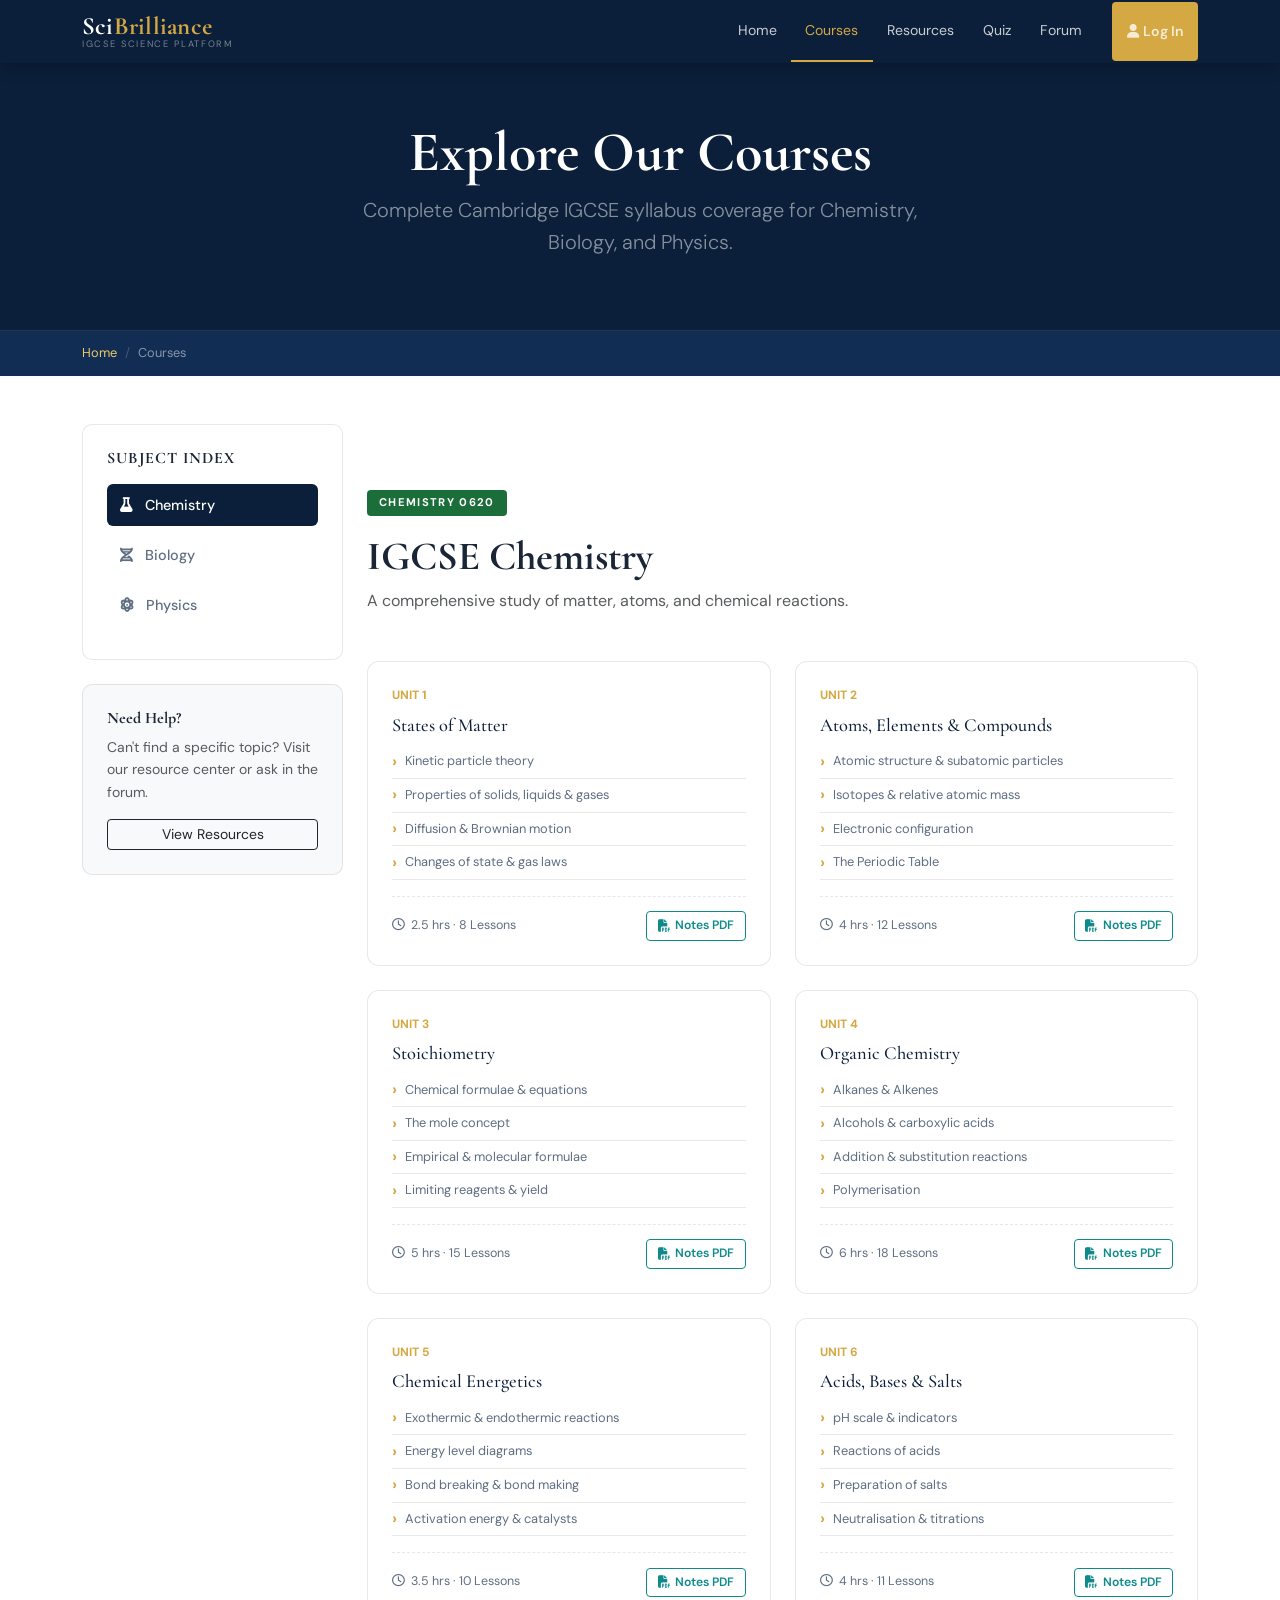
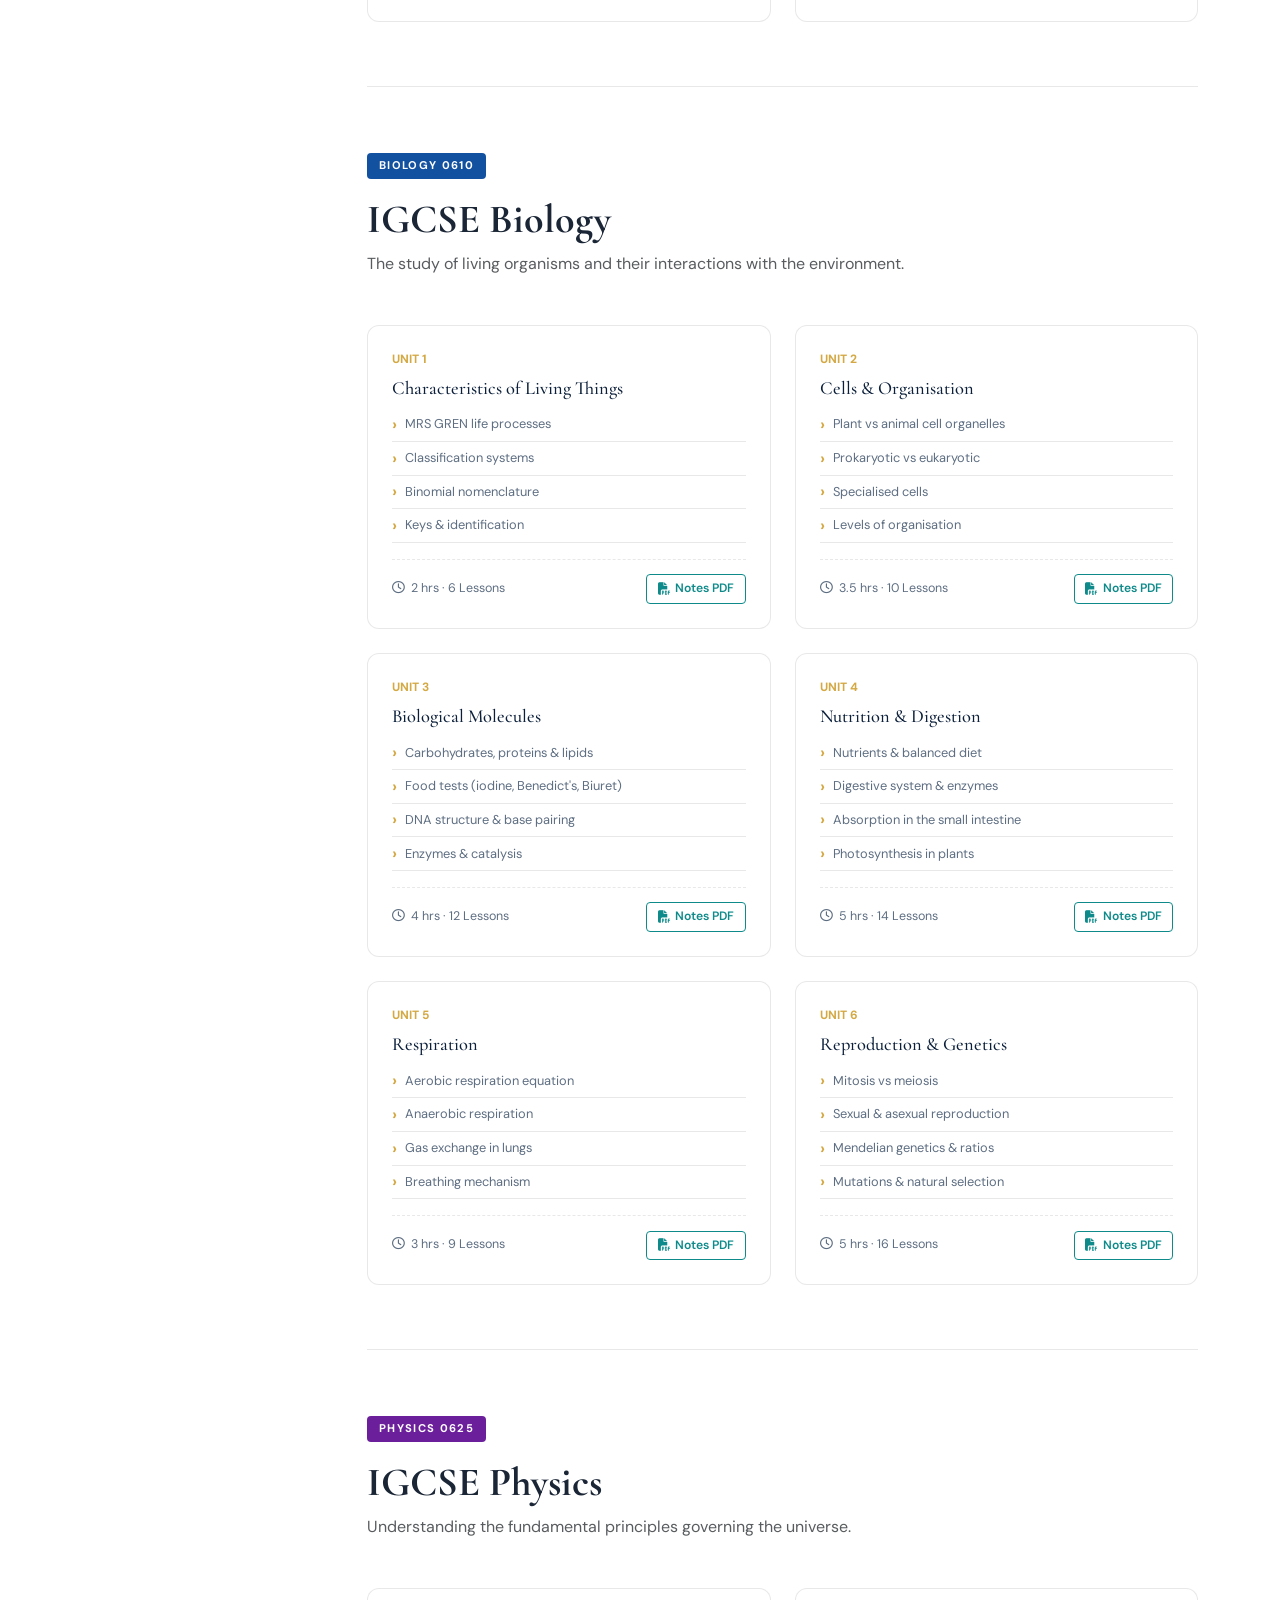
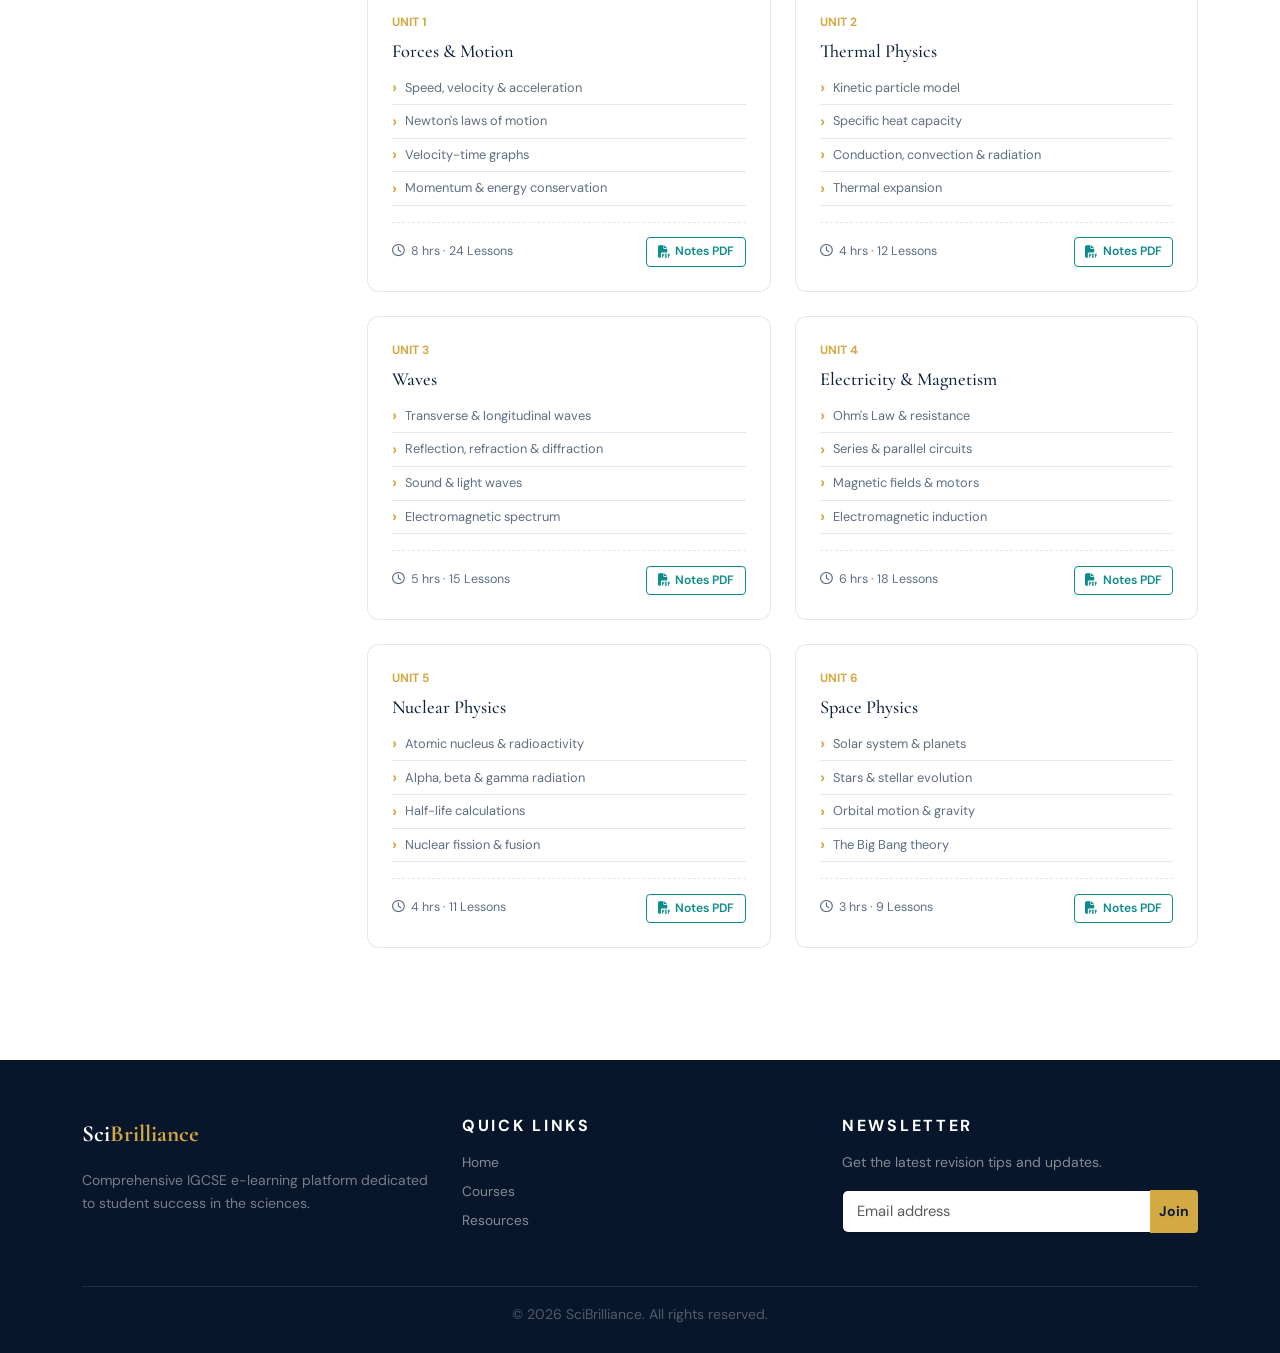
==== commit 462a08e8: "Update courses.html" ====
--- a/courses.html
+++ b/courses.html
@@ -82,7 +82,7 @@
         <li class="nav-item"><a class="nav-link" href="resources.html">Resources</a></li>
         <li class="nav-item"><a class="nav-link" href="quiz.html">Quiz</a></li>
         <li class="nav-item"><a class="nav-link" href="forum.html">Forum</a></li>
-        <li class="nav-item"><a class="nav-link" href="Feedback.html">Feedback</a></li>
+       
         <li class="nav-item ms-lg-3"><button class="nav-link btn-login-nav"><i class="fa fa-user me-1"></i>Log In</button></li>
       </ul>
     </div>
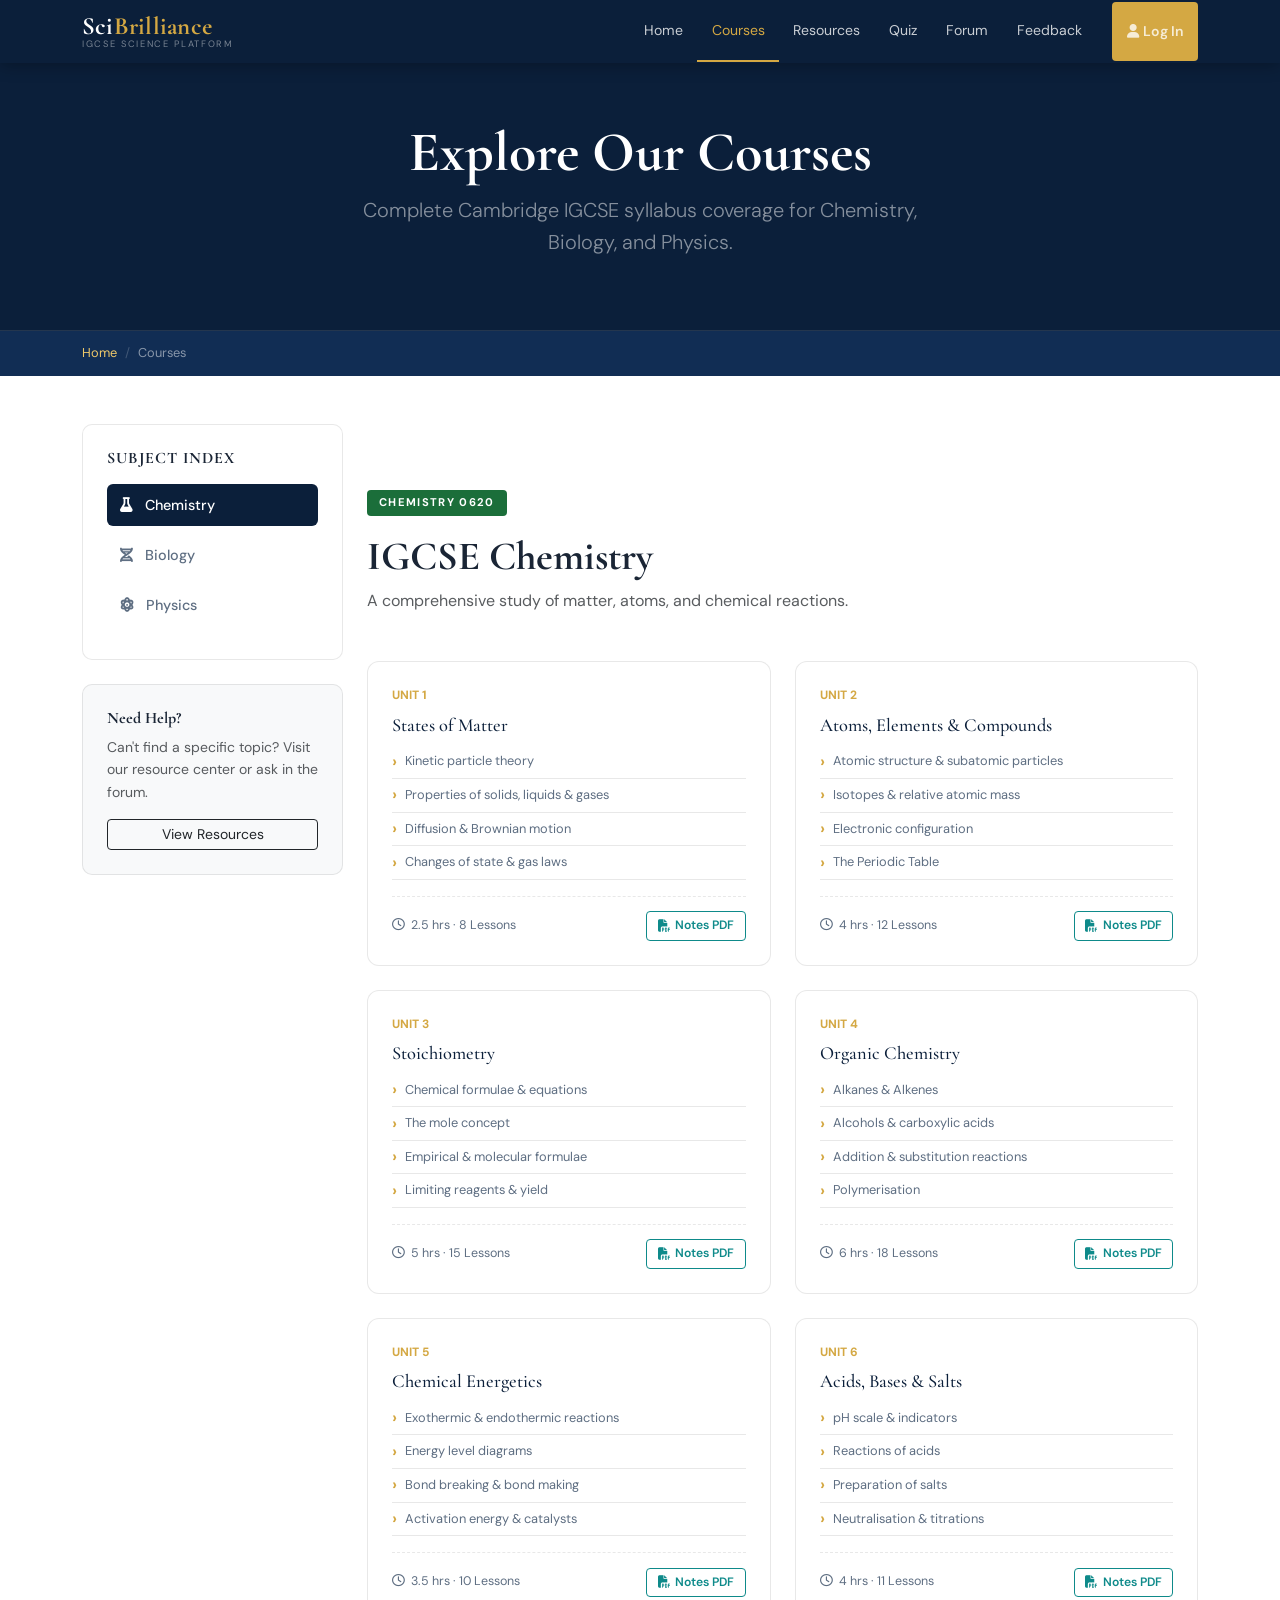
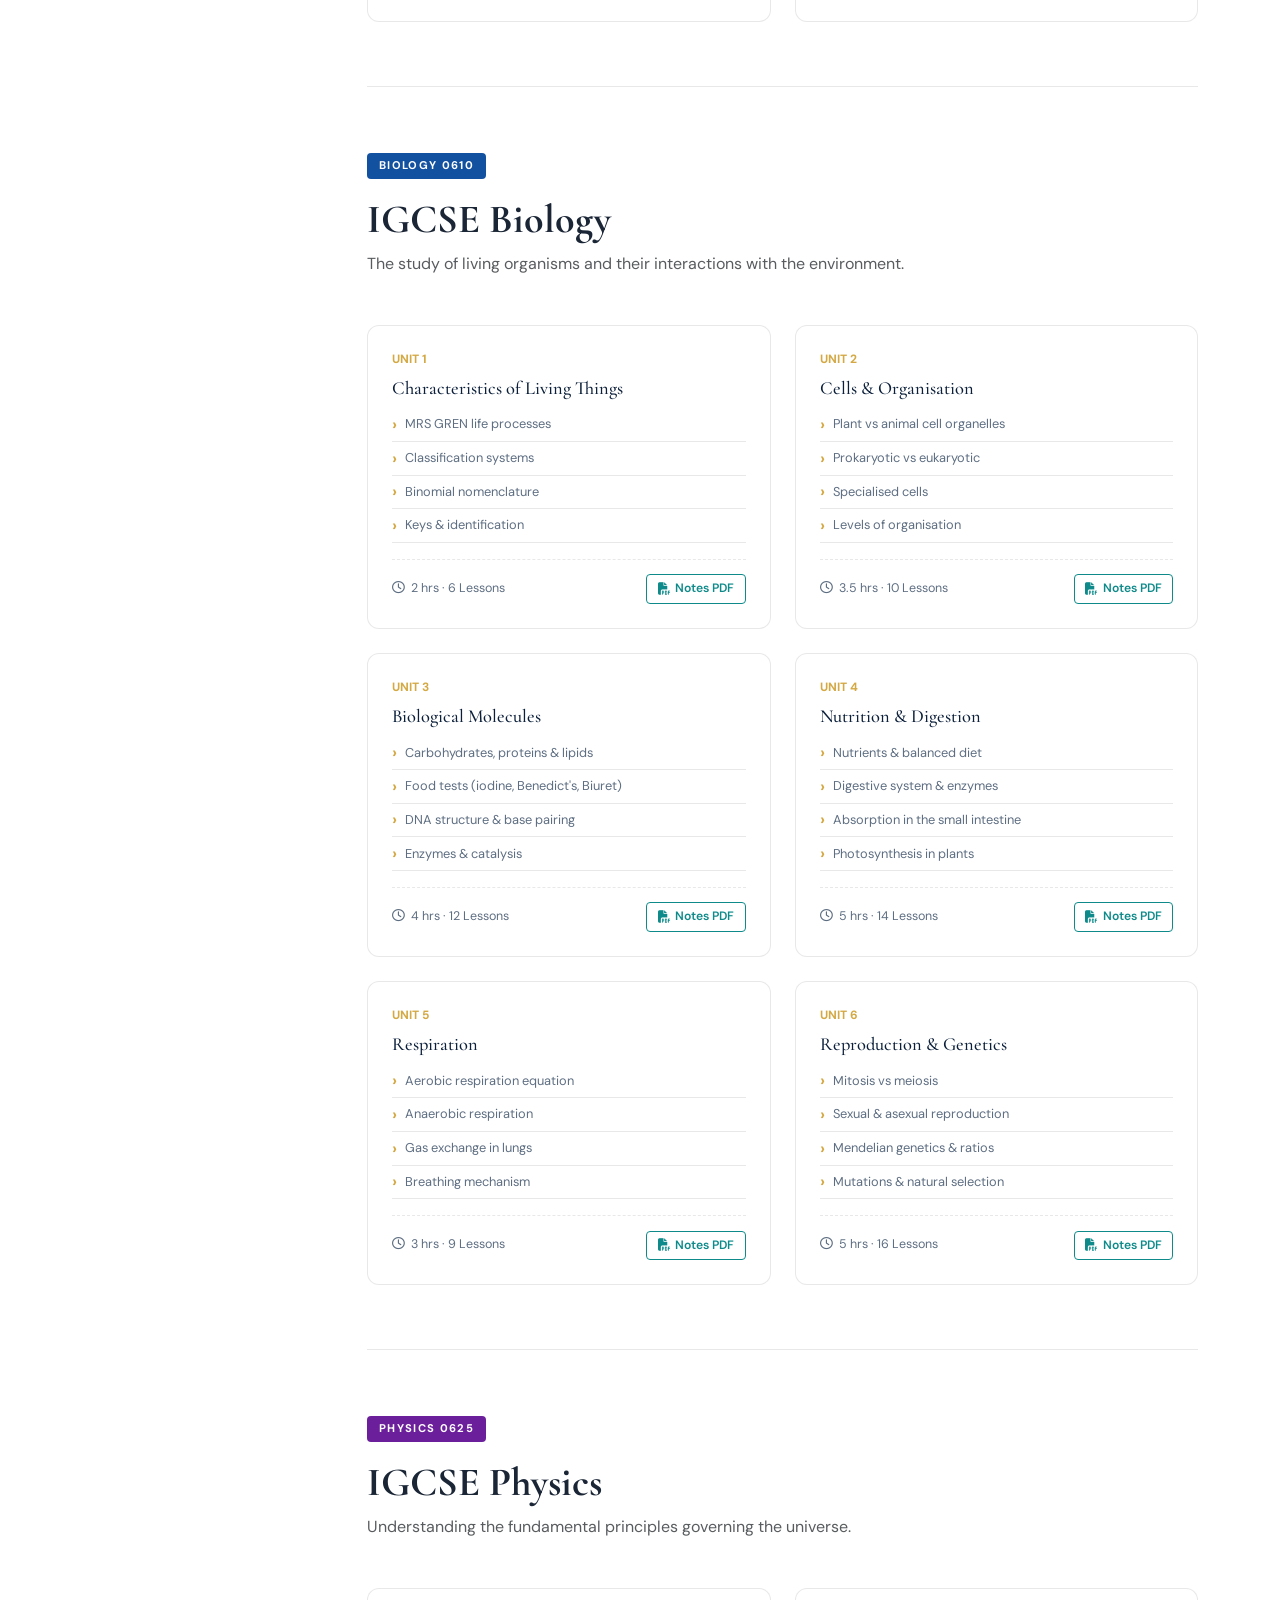
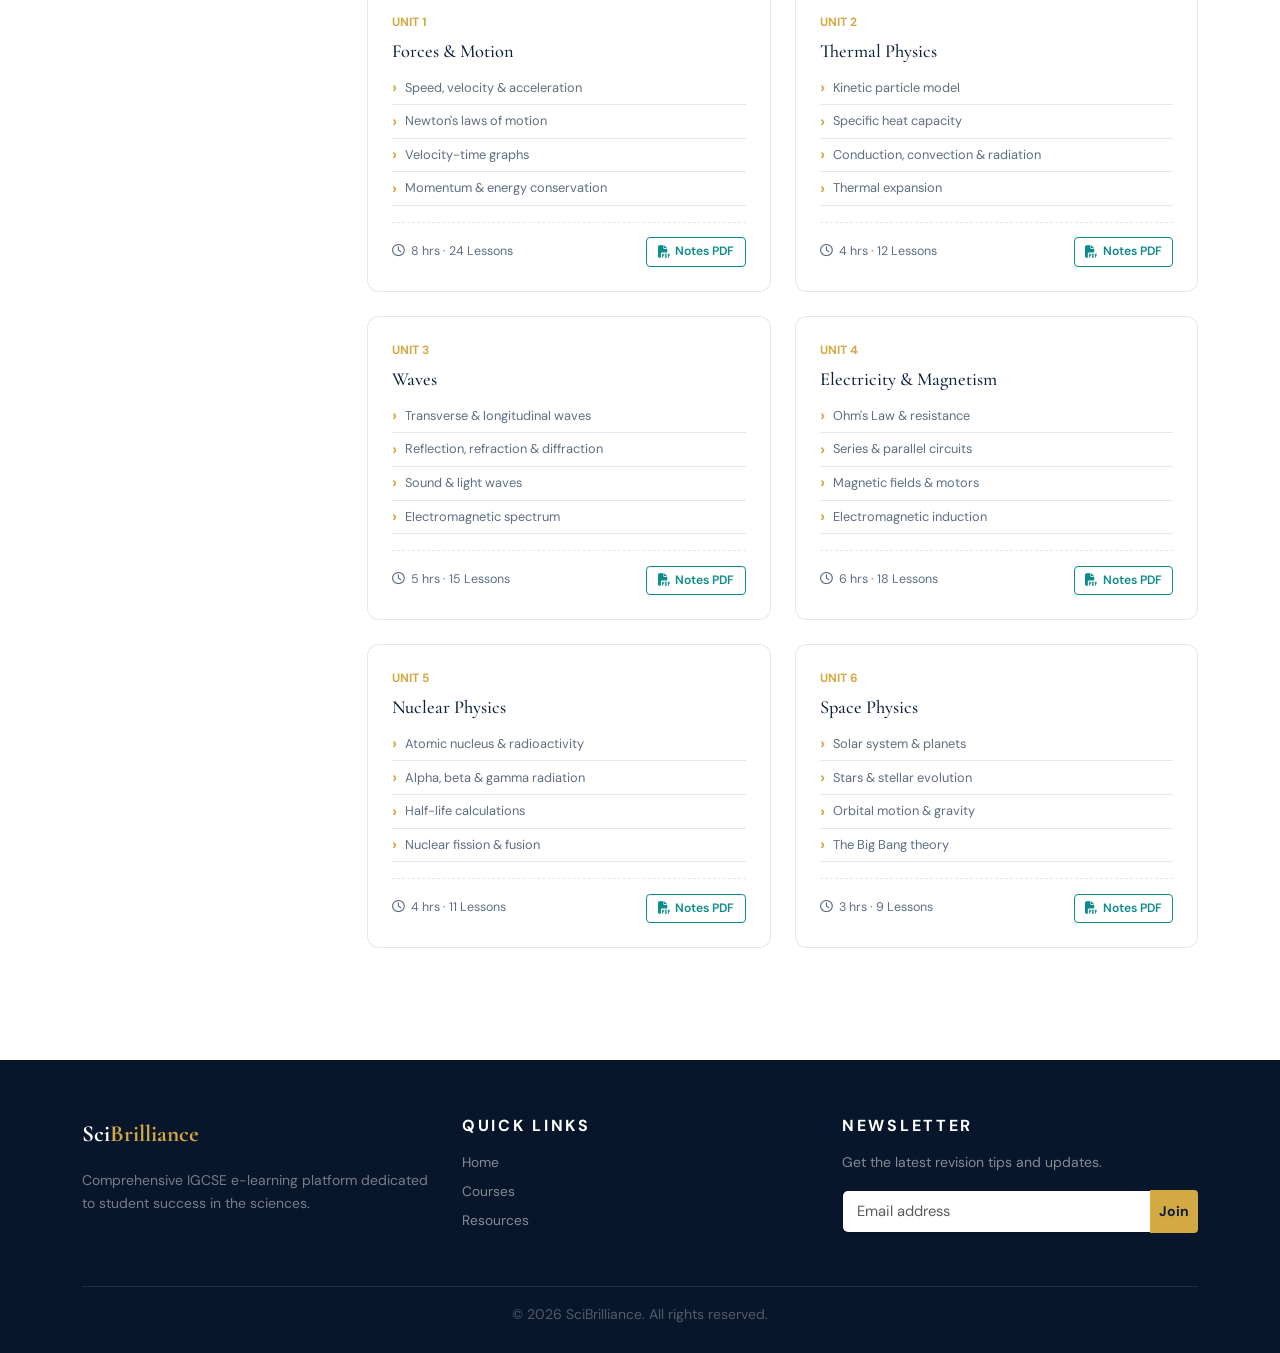
==== commit 85a64b9d: "Update courses.html" ====
--- a/courses.html
+++ b/courses.html
@@ -82,7 +82,7 @@
         <li class="nav-item"><a class="nav-link" href="resources.html">Resources</a></li>
         <li class="nav-item"><a class="nav-link" href="quiz.html">Quiz</a></li>
         <li class="nav-item"><a class="nav-link" href="forum.html">Forum</a></li>
-       
+         <li class="nav-item"><a class="nav-link" href=feedback.html>Feedback</a><li>
         <li class="nav-item ms-lg-3"><button class="nav-link btn-login-nav"><i class="fa fa-user me-1"></i>Log In</button></li>
       </ul>
     </div>
